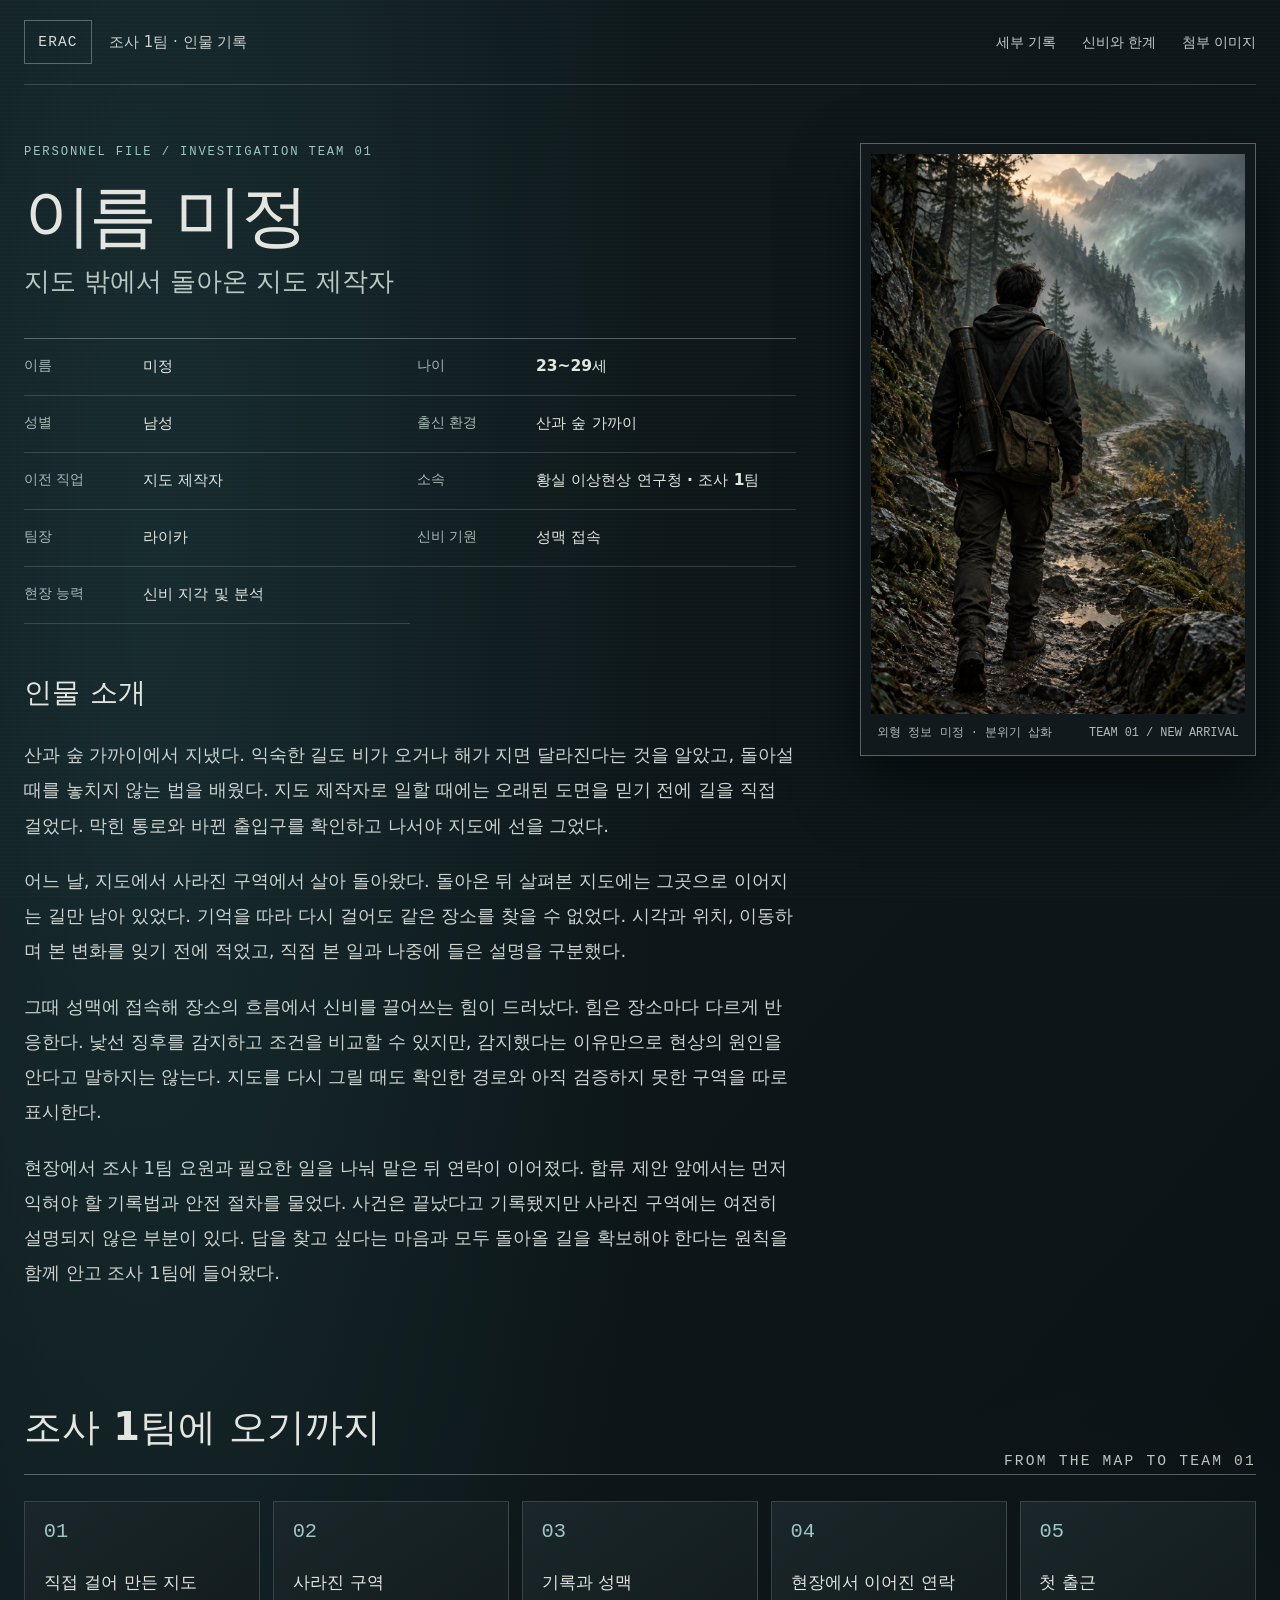
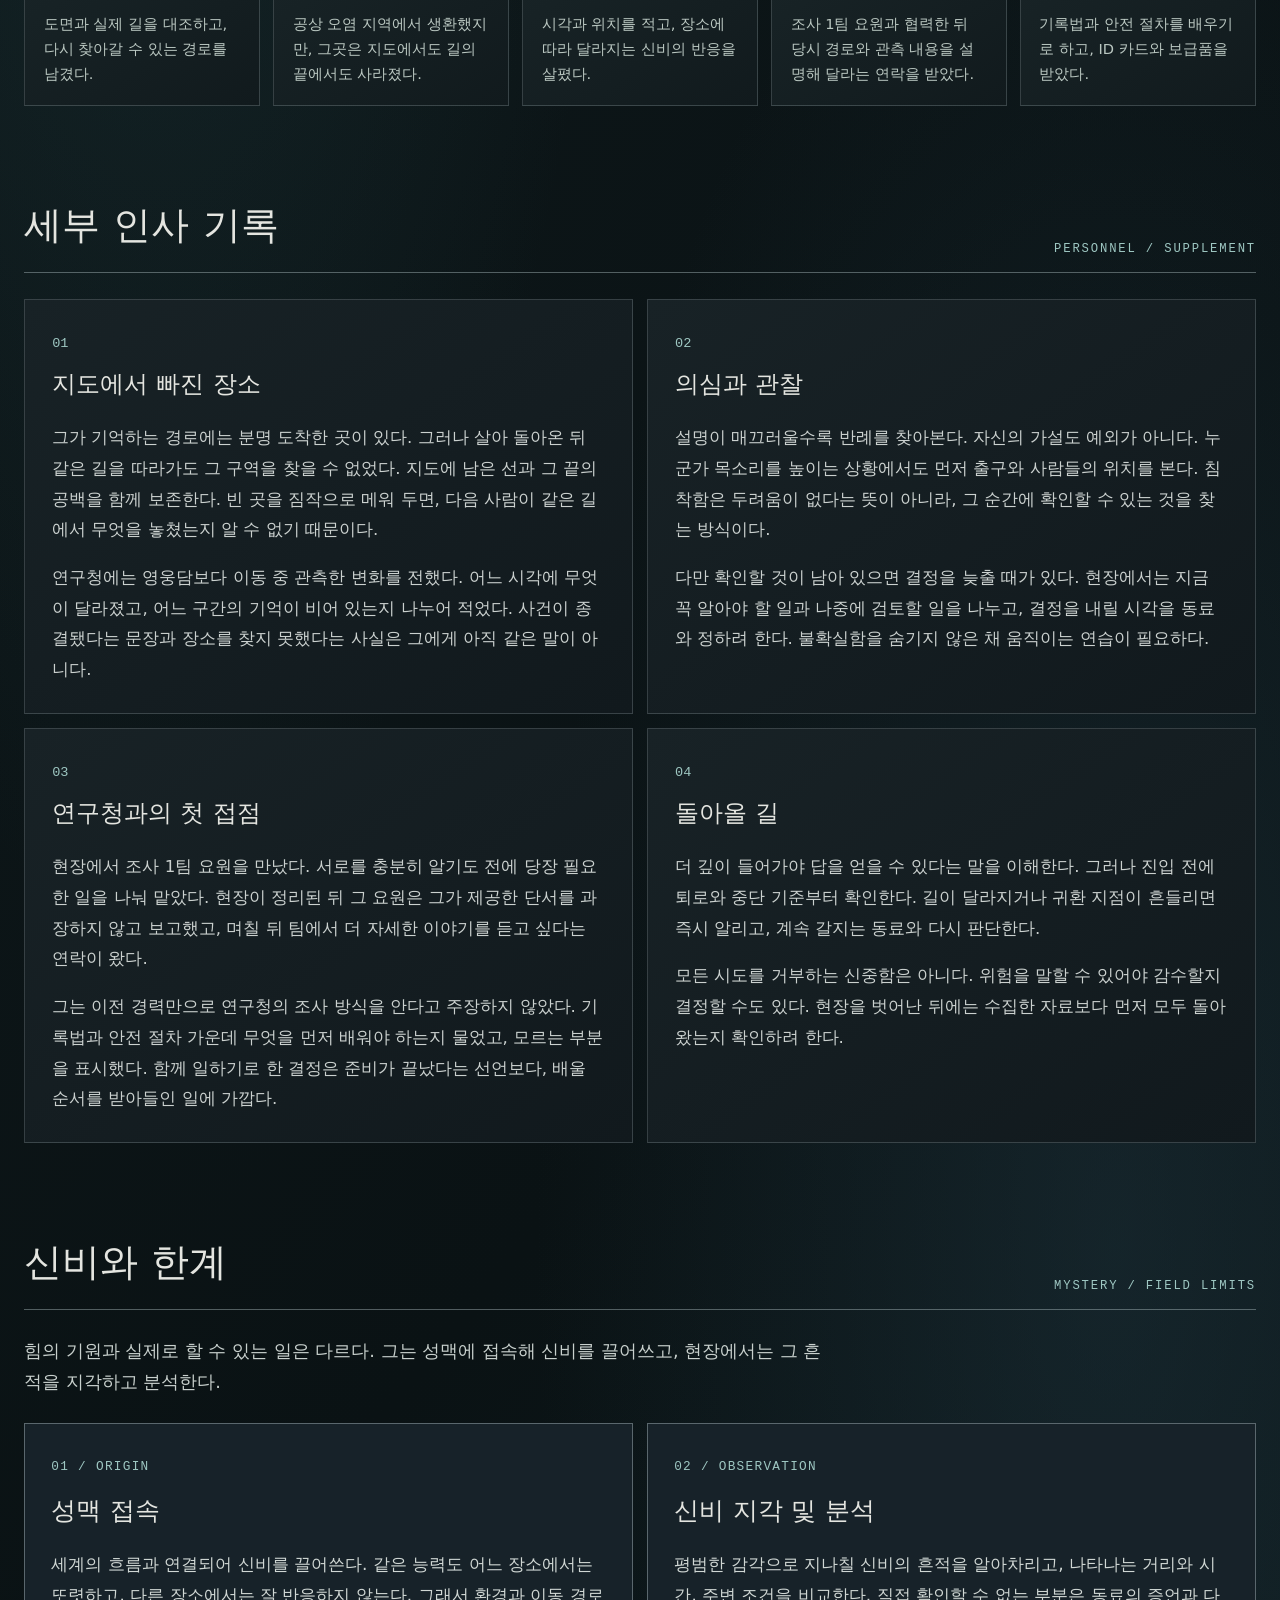
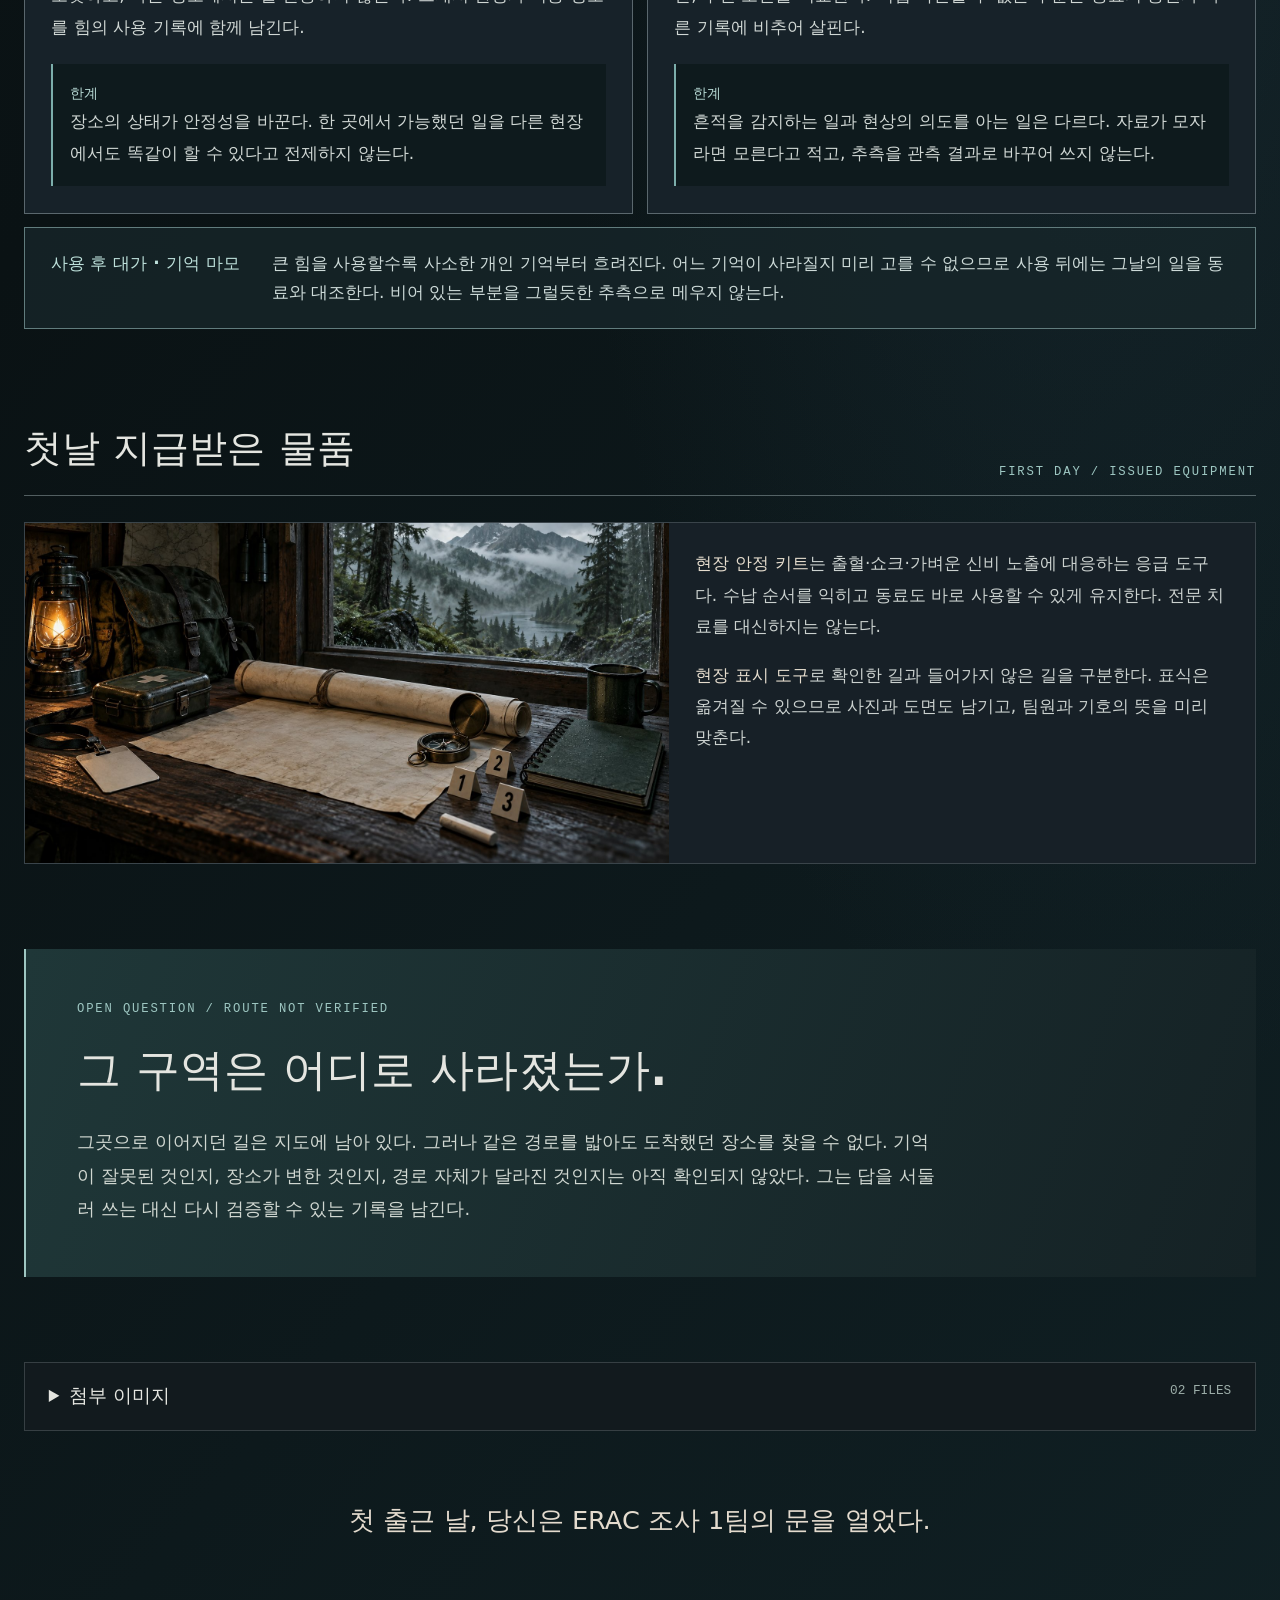
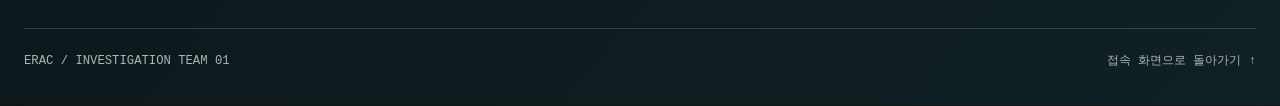
==== profile.html @ f66bcdf8 "Create ERAC cartographer character site" ====
<!doctype html>
<html lang="ko">
  <head>
    <meta charset="utf-8" />
    <meta name="viewport" content="width=device-width, initial-scale=1" />
    <meta name="theme-color" content="#0a1214" />
    <meta name="description" content="지도에서 사라진 구역에서 살아 돌아온 23~29세 남성 지도 제작자. ERAC 조사 1팀 신규 조사원의 인물 기록." />
    <link rel="icon" type="image/svg+xml" href="data:image/svg+xml,%3Csvg xmlns='http://www.w3.org/2000/svg' viewBox='0 0 64 64'%3E%3Crect width='64' height='64' rx='12' fill='%230a1214'/%3E%3Cpath d='M12 18l13-5 14 5 13-5v33l-13 5-14-5-13 5zM25 13v33m14-28v33' fill='none' stroke='%23a5c5c0' stroke-width='3'/%3E%3C/svg%3E" />
    <link rel="stylesheet" href="styles.css?v=cartographer-1" />
    <title>이름 미정 · ERAC 조사 1팀 인물 기록</title>
  </head>
  <body class="profile-page">
    <a class="skip-link" href="#profile-title">본문으로 건너뛰기</a>
    <header class="site-header">
      <a class="site-brand" href="index.html" aria-label="접속 화면으로 돌아가기"><strong>ERAC</strong><span>조사 1팀 · 인물 기록</span></a>
      <nav aria-label="문서 내 이동"><a href="#personnel-detail">세부 기록</a><a href="#abilities">신비와 한계</a><a href="#attachments">첨부 이미지</a></nav>
    </header>

    <main class="profile-shell">
      <section class="profile-intro" aria-labelledby="profile-title">
        <div class="profile-copy">
          <p class="eyebrow">PERSONNEL FILE / INVESTIGATION TEAM 01</p>
          <h1 id="profile-title">이름 미정</h1>
          <p class="profile-subtitle">지도 밖에서 돌아온 지도 제작자</p>

          <dl class="record-fields">
            <div><dt>이름</dt><dd>미정</dd></div>
            <div><dt>나이</dt><dd>23~29세</dd></div>
            <div><dt>성별</dt><dd>남성</dd></div>
            <div><dt>출신 환경</dt><dd>산과 숲 가까이</dd></div>
            <div><dt>이전 직업</dt><dd>지도 제작자</dd></div>
            <div><dt>소속</dt><dd>황실 이상현상 연구청 · 조사 1팀</dd></div>
            <div><dt>팀장</dt><dd>라이카</dd></div>
            <div><dt>신비 기원</dt><dd>성맥 접속</dd></div>
            <div><dt>현장 능력</dt><dd>신비 지각 및 분석</dd></div>
          </dl>

          <div class="profile-bio">
            <h2>인물 소개</h2>
            <p>산과 숲 가까이에서 지냈다. 익숙한 길도 비가 오거나 해가 지면 달라진다는 것을 알았고, 돌아설 때를 놓치지 않는 법을 배웠다. 지도 제작자로 일할 때에는 오래된 도면을 믿기 전에 길을 직접 걸었다. 막힌 통로와 바뀐 출입구를 확인하고 나서야 지도에 선을 그었다.</p>
            <p>어느 날, 지도에서 사라진 구역에서 살아 돌아왔다. 돌아온 뒤 살펴본 지도에는 그곳으로 이어지는 길만 남아 있었다. 기억을 따라 다시 걸어도 같은 장소를 찾을 수 없었다. 시각과 위치, 이동하며 본 변화를 잊기 전에 적었고, 직접 본 일과 나중에 들은 설명을 구분했다.</p>
            <p>그때 성맥에 접속해 장소의 흐름에서 신비를 끌어쓰는 힘이 드러났다. 힘은 장소마다 다르게 반응한다. 낯선 징후를 감지하고 조건을 비교할 수 있지만, 감지했다는 이유만으로 현상의 원인을 안다고 말하지는 않는다. 지도를 다시 그릴 때도 확인한 경로와 아직 검증하지 못한 구역을 따로 표시한다.</p>
            <p>현장에서 조사 1팀 요원과 필요한 일을 나눠 맡은 뒤 연락이 이어졌다. 합류 제안 앞에서는 먼저 익혀야 할 기록법과 안전 절차를 물었다. 사건은 끝났다고 기록됐지만 사라진 구역에는 여전히 설명되지 않은 부분이 있다. 답을 찾고 싶다는 마음과 모두 돌아올 길을 확보해야 한다는 원칙을 함께 안고 조사 1팀에 들어왔다.</p>
          </div>
        </div>
        <figure class="portrait">
          <img src="assets/cartographer-back.jpg" alt="산길에 선 남성의 뒷모습을 그린 분위기 삽화. 실제 외형은 아직 정해지지 않았다." width="1024" height="1536" decoding="async" />
          <figcaption><span>외형 정보 미정 · 분위기 삽화</span><span>TEAM 01 / NEW ARRIVAL</span></figcaption>
        </figure>
      </section>

      <section class="story-route" aria-labelledby="route-title">
        <div class="section-heading"><p class="eyebrow">FROM THE MAP TO TEAM 01</p><h2 id="route-title">조사 1팀에 오기까지</h2></div>
        <ol>
          <li><span>01</span><div><h3>직접 걸어 만든 지도</h3><p>도면과 실제 길을 대조하고, 다시 찾아갈 수 있는 경로를 남겼다.</p></div></li>
          <li><span>02</span><div><h3>사라진 구역</h3><p>공상 오염 지역에서 생환했지만, 그곳은 지도에서도 길의 끝에서도 사라졌다.</p></div></li>
          <li><span>03</span><div><h3>기록과 성맥</h3><p>시각과 위치를 적고, 장소에 따라 달라지는 신비의 반응을 살폈다.</p></div></li>
          <li><span>04</span><div><h3>현장에서 이어진 연락</h3><p>조사 1팀 요원과 협력한 뒤 당시 경로와 관측 내용을 설명해 달라는 연락을 받았다.</p></div></li>
          <li><span>05</span><div><h3>첫 출근</h3><p>기록법과 안전 절차를 배우기로 하고, ID 카드와 보급품을 받았다.</p></div></li>
        </ol>
      </section>

      <section class="detail-section" id="personnel-detail" aria-labelledby="detail-title">
        <div class="section-heading"><p class="eyebrow">PERSONNEL / SUPPLEMENT</p><h2 id="detail-title">세부 인사 기록</h2></div>
        <div class="detail-grid">
          <article class="record-panel"><span class="panel-number">01</span><h3>지도에서 빠진 장소</h3>
            <p>그가 기억하는 경로에는 분명 도착한 곳이 있다. 그러나 살아 돌아온 뒤 같은 길을 따라가도 그 구역을 찾을 수 없었다. 지도에 남은 선과 그 끝의 공백을 함께 보존한다. 빈 곳을 짐작으로 메워 두면, 다음 사람이 같은 길에서 무엇을 놓쳤는지 알 수 없기 때문이다.</p>
            <p>연구청에는 영웅담보다 이동 중 관측한 변화를 전했다. 어느 시각에 무엇이 달라졌고, 어느 구간의 기억이 비어 있는지 나누어 적었다. 사건이 종결됐다는 문장과 장소를 찾지 못했다는 사실은 그에게 아직 같은 말이 아니다.</p>
          </article>
          <article class="record-panel"><span class="panel-number">02</span><h3>의심과 관찰</h3>
            <p>설명이 매끄러울수록 반례를 찾아본다. 자신의 가설도 예외가 아니다. 누군가 목소리를 높이는 상황에서도 먼저 출구와 사람들의 위치를 본다. 침착함은 두려움이 없다는 뜻이 아니라, 그 순간에 확인할 수 있는 것을 찾는 방식이다.</p>
            <p>다만 확인할 것이 남아 있으면 결정을 늦출 때가 있다. 현장에서는 지금 꼭 알아야 할 일과 나중에 검토할 일을 나누고, 결정을 내릴 시각을 동료와 정하려 한다. 불확실함을 숨기지 않은 채 움직이는 연습이 필요하다.</p>
          </article>
          <article class="record-panel"><span class="panel-number">03</span><h3>연구청과의 첫 접점</h3>
            <p>현장에서 조사 1팀 요원을 만났다. 서로를 충분히 알기도 전에 당장 필요한 일을 나눠 맡았다. 현장이 정리된 뒤 그 요원은 그가 제공한 단서를 과장하지 않고 보고했고, 며칠 뒤 팀에서 더 자세한 이야기를 듣고 싶다는 연락이 왔다.</p>
            <p>그는 이전 경력만으로 연구청의 조사 방식을 안다고 주장하지 않았다. 기록법과 안전 절차 가운데 무엇을 먼저 배워야 하는지 물었고, 모르는 부분을 표시했다. 함께 일하기로 한 결정은 준비가 끝났다는 선언보다, 배울 순서를 받아들인 일에 가깝다.</p>
          </article>
          <article class="record-panel"><span class="panel-number">04</span><h3>돌아올 길</h3>
            <p>더 깊이 들어가야 답을 얻을 수 있다는 말을 이해한다. 그러나 진입 전에 퇴로와 중단 기준부터 확인한다. 길이 달라지거나 귀환 지점이 흔들리면 즉시 알리고, 계속 갈지는 동료와 다시 판단한다.</p>
            <p>모든 시도를 거부하는 신중함은 아니다. 위험을 말할 수 있어야 감수할지 결정할 수도 있다. 현장을 벗어난 뒤에는 수집한 자료보다 먼저 모두 돌아왔는지 확인하려 한다.</p>
          </article>
        </div>
      </section>

      <section class="abilities-section" id="abilities" aria-labelledby="abilities-title">
        <div class="section-heading"><p class="eyebrow">MYSTERY / FIELD LIMITS</p><h2 id="abilities-title">신비와 한계</h2></div>
        <p class="section-lead">힘의 기원과 실제로 할 수 있는 일은 다르다. 그는 성맥에 접속해 신비를 끌어쓰고, 현장에서는 그 흔적을 지각하고 분석한다.</p>
        <div class="ability-grid">
          <article class="ability-panel"><span>01 / ORIGIN</span><h3>성맥 접속</h3><p>세계의 흐름과 연결되어 신비를 끌어쓴다. 같은 능력도 어느 장소에서는 또렷하고, 다른 장소에서는 잘 반응하지 않는다. 그래서 환경과 이동 경로를 힘의 사용 기록에 함께 남긴다.</p><p class="limit"><strong>한계</strong> 장소의 상태가 안정성을 바꾼다. 한 곳에서 가능했던 일을 다른 현장에서도 똑같이 할 수 있다고 전제하지 않는다.</p></article>
          <article class="ability-panel"><span>02 / OBSERVATION</span><h3>신비 지각 및 분석</h3><p>평범한 감각으로 지나칠 신비의 흔적을 알아차리고, 나타나는 거리와 시간, 주변 조건을 비교한다. 직접 확인할 수 없는 부분은 동료의 증언과 다른 기록에 비추어 살핀다.</p><p class="limit"><strong>한계</strong> 흔적을 감지하는 일과 현상의 의도를 아는 일은 다르다. 자료가 모자라면 모른다고 적고, 추측을 관측 결과로 바꾸어 쓰지 않는다.</p></article>
        </div>
        <div class="ability-cost"><strong>사용 후 대가 · 기억 마모</strong><p>큰 힘을 사용할수록 사소한 개인 기억부터 흐려진다. 어느 기억이 사라질지 미리 고를 수 없으므로 사용 뒤에는 그날의 일을 동료와 대조한다. 비어 있는 부분을 그럴듯한 추측으로 메우지 않는다.</p></div>
      </section>

      <section class="field-section" aria-labelledby="field-title">
        <div class="section-heading"><p class="eyebrow">FIRST DAY / ISSUED EQUIPMENT</p><h2 id="field-title">첫날 지급받은 물품</h2></div>
        <div class="field-layout">
          <img src="assets/map-kit.jpg" alt="지도, 나침반, 현장 표시 도구와 응급 키트가 놓인 보급대의 분위기 삽화" width="1672" height="941" loading="lazy" decoding="async" />
          <div class="field-copy"><p><strong>현장 안정 키트</strong>는 출혈·쇼크·가벼운 신비 노출에 대응하는 응급 도구다. 수납 순서를 익히고 동료도 바로 사용할 수 있게 유지한다. 전문 치료를 대신하지는 않는다.</p><p><strong>현장 표시 도구</strong>로 확인한 길과 들어가지 않은 길을 구분한다. 표식은 옮겨질 수 있으므로 사진과 도면도 남기고, 팀원과 기호의 뜻을 미리 맞춘다.</p></div>
        </div>
      </section>

      <section class="unresolved" aria-labelledby="unresolved-title">
        <p class="eyebrow">OPEN QUESTION / ROUTE NOT VERIFIED</p>
        <h2 id="unresolved-title">그 구역은 어디로 사라졌는가.</h2>
        <p>그곳으로 이어지던 길은 지도에 남아 있다. 그러나 같은 경로를 밟아도 도착했던 장소를 찾을 수 없다. 기억이 잘못된 것인지, 장소가 변한 것인지, 경로 자체가 달라진 것인지는 아직 확인되지 않았다. 그는 답을 서둘러 쓰는 대신 다시 검증할 수 있는 기록을 남긴다.</p>
      </section>

      <details class="attachments" id="attachments">
        <summary>첨부 이미지 <span>02 FILES</span></summary>
        <div class="attachment-grid">
          <figure><img src="assets/vanished-route.jpg" alt="산길 끝에 설명할 수 없는 공간의 틈이 나타난 분위기 삽화" width="1916" height="821" loading="lazy" decoding="async" /><figcaption>01 / 지도에서 사라진 길</figcaption></figure>
          <figure><img src="assets/map-kit.jpg" alt="지도와 현장 표시 도구, 응급 키트가 놓인 보급대의 분위기 삽화" width="1672" height="941" loading="lazy" decoding="async" /><figcaption>02 / 첫날의 보급품</figcaption></figure>
        </div>
      </details>

      <p class="closing-line">첫 출근 날, 당신은 ERAC 조사 1팀의 문을 열었다.</p>
    </main>
    <footer class="site-footer"><span>ERAC / INVESTIGATION TEAM 01</span><a href="index.html">접속 화면으로 돌아가기 ↑</a></footer>
  </body>
</html>
---- styles.css ----
:root {
  color-scheme: dark;
  --bg: #0a1214;
  --panel: #142126;
  --panel-soft: #1b2b2e;
  --text: #e4e5e0;
  --muted: #bec5c6;
  --line: rgba(182, 197, 200, .22);
  --line-strong: rgba(191, 207, 209, .4);
  --moss: #a5c5c0;
  --amber: #9ec7c2;
  --mono: ui-monospace, "Cascadia Code", Consolas, monospace;
  --sans: "Malgun Gothic", "맑은 고딕", "Apple SD Gothic Neo", "Noto Sans KR", system-ui, sans-serif;
  font-family: var(--sans);
  font-size: 17px;
  line-height: 1.75;
  font-synthesis: none;
  text-rendering: optimizeLegibility;
}
* { box-sizing: border-box; }
html { scroll-behavior: smooth; scroll-padding-top: 2rem; }
body { min-width: 320px; margin: 0; color: var(--text); background: radial-gradient(ellipse at 12% 12%, #24464a6b, transparent 30rem), radial-gradient(ellipse at 87% 58%, #243d4960, transparent 34rem), linear-gradient(130deg, #101b1e, var(--bg) 54%, #102024); }
body::before { content: ""; position: fixed; z-index: -1; inset: 0; pointer-events: none; opacity: .5; background: repeating-linear-gradient(0deg, transparent 0 3px, #c4d5d509 3px 4px); }
h1, h2, h3, p { margin-top: 0; }
h1, h2, h3 { word-break: keep-all; }
p { overflow-wrap: anywhere; }
a { color: inherit; }
a:focus-visible, summary:focus-visible { outline: 2px solid #e0c8aa; outline-offset: 4px; }
.skip-link { position: fixed; z-index: 20; top: .5rem; left: .5rem; transform: translateY(-170%); padding: .6rem 1rem; background: #f4f1e9; color: #15191a; }
.skip-link:focus { transform: none; }
.eyebrow { color: var(--amber); font: .72rem/1.6 var(--mono); letter-spacing: .15em; }

/* Archive entry */
.entry-shell { width: min(1240px, calc(100% - 48px)); min-height: 100svh; margin: auto; display: flex; flex-direction: column; justify-content: center; padding-block: 2.5rem; }
.archive-rail { display: flex; justify-content: space-between; gap: 1rem; margin-bottom: .85rem; color: #bac9c6; font: .67rem/1.4 var(--mono); letter-spacing: .15em; }
.entry-document { position: relative; isolation: isolate; overflow: hidden; border: 1px solid var(--line-strong); background: #121a1e; box-shadow: 0 35px 95px #0008, 0 0 0 6px #070b0db3; }
.entry-document::before, .entry-document::after { content: ""; position: absolute; z-index: 4; width: 42px; height: 42px; pointer-events: none; border-color: var(--amber); border-style: solid; }
.entry-document::before { left: -1px; top: -1px; border-width: 2px 0 0 2px; }
.entry-document::after { right: -1px; bottom: -1px; border-width: 0 2px 2px 0; }
.document-topline, .document-end { display: flex; justify-content: space-between; gap: 1rem; align-items: center; color: #b8c1c2; font: .69rem/1.5 var(--mono); letter-spacing: .1em; }
.document-topline { position: relative; z-index: 2; padding: .9rem 2.2rem; border-bottom: 1px solid var(--line); background: #0b1114e8; }
.status-light { color: #b5c9b9; white-space: nowrap; }
.status-light::before { content: ""; display: inline-block; width: 6px; height: 6px; margin-right: .55rem; background: #a8c8ae; transform: rotate(45deg); vertical-align: middle; }
.entry-scene { position: absolute; z-index: -1; inset: 0; background: linear-gradient(90deg, #0a1214f5 0%, #101d20e8 30%, #101d208a 60%, #0a12148c 100%), linear-gradient(0deg, #0a1214 2%, transparent 55%), url("assets/vanished-route.jpg") center / cover no-repeat; }
.entry-content { position: relative; z-index: 1; padding: 3rem 3rem 0; }
.entry-heading { display: flex; justify-content: space-between; gap: 2rem; align-items: start; min-height: 240px; }
.entry-heading h1 { margin: .8rem 0 1rem; font-size: clamp(3rem, 6vw, 6.6rem); line-height: 1.18; letter-spacing: -.04em; }
.entry-lead { color: #e5ded1; font-size: clamp(1.2rem, 2vw, 1.6rem); line-height: 1.6; }
.document-seal { width: 150px; flex: 0 0 auto; padding: 1rem; border: 1px solid var(--line); background: #091015bd; }
.document-seal img { display: block; width: 100%; height: auto; opacity: .78; }
.entry-metadata { display: grid; grid-template-columns: repeat(4, minmax(0, 1fr)); margin: 2rem 0 0; border-block: 1px solid var(--line-strong); background: #0b1114bb; }
.entry-metadata div { min-width: 0; padding: .95rem 1rem; border-right: 1px solid var(--line); }
.entry-metadata div:first-child { padding-left: 0; }
.entry-metadata div:last-child { border: 0; }
.entry-metadata dt { color: #afbbb9; font-size: .78rem; }
.entry-metadata dd { margin: .25rem 0 0; font-size: .98rem; font-weight: 700; word-break: keep-all; }
.entry-bottom { display: grid; grid-template-columns: minmax(0, 1fr) minmax(240px, .55fr); gap: 2rem; align-items: end; padding: 2rem 0 2.7rem; }
.entry-bottom p { max-width: 590px; margin-bottom: 0; color: #cbd0cb; font-size: 1.08rem; line-height: 1.85; }
.primary-link { display: flex; align-items: center; justify-content: space-between; gap: 1rem; padding: 1rem 1.2rem; border: 1px solid #92bdb6; background: #6b9d9b26; color: #e6f2ed; font-weight: 700; text-decoration: none; transition: background .16s ease, transform .16s ease; }
.primary-link:hover { background: #6b9d9b42; transform: translateY(-2px); }
.primary-link small { display: block; margin-top: .18rem; color: #c0bdb4; font: .65rem/1.4 var(--mono); letter-spacing: .12em; }
.primary-link > span:last-child { font-size: 1.6rem; font-weight: 400; }
.document-end { margin-inline: -3rem; padding: .8rem 3rem; border-top: 1px solid var(--line); background: #090e11d9; }

/* Personnel file */
.site-header, .profile-shell, .site-footer { width: min(1240px, calc(100% - 48px)); margin-inline: auto; }
.site-header { min-height: 85px; display: flex; align-items: center; justify-content: space-between; gap: 2rem; border-bottom: 1px solid var(--line); }
.site-brand { display: inline-flex; gap: 1rem; align-items: center; text-decoration: none; }
.site-brand strong { display: grid; place-items: center; width: 4rem; height: 2.6rem; border: 1px solid var(--line-strong); color: #d7ddda; font: .85rem var(--mono); letter-spacing: .08em; }
.site-brand span { color: #c9d0ce; font-size: .88rem; }
.site-header nav { display: flex; flex-wrap: wrap; gap: .5rem 1.5rem; }
.site-header nav a { color: #c2cac9; font-size: .82rem; text-decoration: none; }
.site-header nav a:hover, .site-footer a:hover { color: #fff; text-decoration: underline; }
.profile-intro { display: grid; grid-template-columns: minmax(0, 1.6fr) minmax(300px, .82fr); gap: clamp(2rem, 5vw, 5rem); align-items: start; padding-top: 3.4rem; }
.profile-copy { min-width: 0; }
.profile-copy h1 { margin: .35rem 0 .2rem; font-size: clamp(3rem, 5.3vw, 5.7rem); line-height: 1.2; letter-spacing: -.04em; }
.profile-subtitle { margin: 0 0 2rem; color: #b9c8c2; font-size: clamp(1.12rem, 2vw, 1.5rem); }
.record-fields { display: grid; grid-template-columns: repeat(2, minmax(0, 1fr)); margin: 0; border-top: 1px solid var(--line-strong); }
.record-fields div { display: grid; grid-template-columns: 6.5rem minmax(0, 1fr); gap: .5rem; padding: .85rem .4rem; border-bottom: 1px solid var(--line); }
.record-fields div:nth-child(odd) { padding-left: 0; }
.record-fields dt { color: #a6b8b4; font-size: .82rem; }
.record-fields dd { margin: 0; color: #e2e6df; font-size: .91rem; font-weight: 600; word-break: keep-all; }
.profile-bio { padding-top: 2.6rem; }
.profile-bio h2 { margin-bottom: 1.2rem; font-size: 1.65rem; }
.profile-bio p { color: #ccd3d0; font-size: 1.06rem; line-height: 1.95; }
.profile-bio p + p { margin-top: 1.2rem; }
.portrait { position: sticky; top: 1.5rem; margin: 0; border: 1px solid var(--line-strong); padding: .6rem; background: #11191d; box-shadow: 0 26px 60px #0008; }
.portrait img { display: block; width: 100%; height: auto; aspect-ratio: 2 / 3; object-fit: cover; }
.portrait figcaption { display: flex; justify-content: space-between; flex-wrap: wrap; gap: .4rem; padding: .65rem .35rem .1rem; color: #afbcb7; font: .7rem/1.5 var(--mono); }
.story-route, .detail-section, .abilities-section, .field-section, .unresolved, .attachments { margin-top: 5rem; }
.section-heading { display: flex; justify-content: space-between; gap: 2rem; align-items: end; margin-bottom: 1.5rem; border-bottom: 1px solid var(--line-strong); }
.section-heading .eyebrow { order: 2; }
.section-heading h2 { margin: 0 0 .8rem; font-size: clamp(1.75rem, 3vw, 2.3rem); }
.story-route ol { display: grid; grid-template-columns: repeat(5, minmax(0, 1fr)); gap: .75rem; list-style: none; padding: 0; margin: 0; }
.story-route li { min-width: 0; padding: 1.1rem; border: 1px solid var(--line); background: linear-gradient(145deg, #1a2629, #111a1d); }
.story-route li > span { display: block; margin-bottom: 1.6rem; color: var(--amber); font: 1.2rem var(--mono); }
.story-route h3 { font-size: 1rem; line-height: 1.45; }
.story-route p { margin: 0; color: #bac7c1; font-size: .86rem; line-height: 1.7; }
.detail-grid { display: grid; grid-template-columns: repeat(2, minmax(0, 1fr)); gap: .8rem; }
.record-panel { padding: 1.6rem; border: 1px solid var(--line); background: linear-gradient(145deg, #182226, #11191d); }
.panel-number { color: var(--amber); font: .8rem var(--mono); }
.record-panel h3 { margin: .45rem 0 1rem; font-size: 1.4rem; }
.record-panel p { color: #cbd1cf; font-size: .98rem; line-height: 1.85; }
.record-panel p:last-child { margin-bottom: 0; }
.section-lead { max-width: 800px; margin-bottom: 1.5rem; color: #c8d0cd; font-size: 1.04rem; }
.ability-grid { display: grid; grid-template-columns: repeat(2, minmax(0, 1fr)); gap: .8rem; }
.ability-panel { border: 1px solid var(--line-strong); padding: 1.55rem; background: #172229; }
.ability-panel > span { color: var(--amber); font: .75rem var(--mono); letter-spacing: .1em; }
.ability-panel h3 { margin: .5rem 0 1rem; font-size: 1.45rem; }
.ability-panel p { color: #d0d7d4; line-height: 1.85; }
.ability-panel .limit { margin: 1.2rem 0 0; padding: 1rem; border-left: 2px solid #7caeab; background: #0e1a1d; }
.limit strong { display: block; color: #b6d8d3; font-size: .82rem; }
.ability-cost { display: grid; grid-template-columns: 12rem minmax(0, 1fr); gap: 1rem; margin-top: .8rem; padding: 1.2rem 1.5rem; border: 1px solid #617c7d; background: #17272bc9; }
.ability-cost strong { color: #bde0da; }
.ability-cost p { margin: 0; color: #cddad8; }
.field-layout { display: grid; grid-template-columns: minmax(0, 1.1fr) minmax(0, 1fr); border: 1px solid var(--line); background: #172027; }
.field-layout > img { display: block; width: 100%; height: 100%; max-height: 340px; object-fit: cover; }
.field-copy { padding: 1.5rem; }
.field-copy p { color: #cbd1cf; line-height: 1.85; }
.field-copy p:last-child { margin: 0; }
.field-copy strong { color: #e6ddce; }
.unresolved { padding: clamp(1.5rem, 4vw, 3rem); border-left: 2px solid var(--amber); background: linear-gradient(110deg, #1f3738, #152225); }
.unresolved h2 { margin: .2rem 0 1rem; font-size: clamp(1.7rem, 3.4vw, 2.8rem); }
.unresolved p:last-child { max-width: 870px; margin: 0; color: #d0d7d1; font-size: 1.05rem; line-height: 1.9; }
.attachments { border: 1px solid var(--line); background: #121a1e; }
.attachments summary { padding: 1rem 1.4rem; cursor: pointer; font-size: 1.1rem; font-weight: 700; }
.attachments summary span { float: right; color: #9daea9; font: .75rem/1.8 var(--mono); }
.attachment-grid { display: grid; grid-template-columns: repeat(2, minmax(0, 1fr)); gap: .8rem; padding: .8rem; border-top: 1px solid var(--line); }
.attachment-grid figure { min-width: 0; margin: 0; background: #0d1518; }
.attachment-grid img { display: block; width: 100%; height: 235px; object-fit: cover; }
.attachment-grid figcaption { padding: .6rem .8rem; color: #b4c0bc; font-size: .8rem; }
.closing-line { margin: 4rem 0 5rem; text-align: center; color: #e4dbce; font-size: clamp(1.15rem, 2vw, 1.55rem); line-height: 1.7; }
.site-footer { display: flex; justify-content: space-between; gap: 1rem; padding: 1.4rem 0 2rem; border-top: 1px solid var(--line); color: #a9b7b3; font: .72rem/1.5 var(--mono); }
.site-footer a { text-decoration: none; }

@media (max-width: 920px) {
  .profile-intro { grid-template-columns: minmax(0, 1fr) minmax(240px, .7fr); gap: 1.5rem; }
  .record-fields { grid-template-columns: 1fr; }
  .record-fields div:nth-child(odd) { padding-left: .4rem; }
  .story-route ol { grid-template-columns: repeat(3, minmax(0, 1fr)); }
}
@media (max-width: 700px) {
  :root { font-size: 16px; }
  html { scroll-padding-top: 1rem; }
  .entry-shell, .site-header, .profile-shell, .site-footer { width: min(100% - 28px, 1240px); }
  .archive-rail { font-size: .58rem; letter-spacing: .05em; }
  .document-topline { padding: .75rem 1rem; font-size: .65rem; letter-spacing: 0; }
  .entry-scene { background: linear-gradient(180deg, #0a1214b3 0%, #0a1214ee 42%, #0a1214 100%), url("assets/vanished-route.jpg") 63% top / auto 350px no-repeat; }
  .entry-content { padding: 1.4rem 1.15rem 0; }
  .entry-heading { min-height: 0; gap: .7rem; }
  .entry-heading h1 { font-size: clamp(2.7rem, 12vw, 4rem); }
  .entry-lead { font-size: 1.08rem; }
  .document-seal { width: 80px; padding: .5rem; }
  .entry-metadata { grid-template-columns: repeat(2, minmax(0, 1fr)); margin-top: 1rem; }
  .entry-metadata div:nth-child(2) { border-right: 0; }
  .entry-metadata div:nth-child(-n+2) { border-bottom: 1px solid var(--line); }
  .entry-metadata div:nth-child(3) { padding-left: 0; }
  .entry-bottom { grid-template-columns: 1fr; gap: 1.3rem; padding: 1.4rem 0 2rem; }
  .entry-bottom p { font-size: 1rem; }
  .document-end { margin-inline: -1.15rem; padding: .8rem 1.15rem; font-size: .63rem; }
  .site-header { align-items: flex-start; flex-wrap: wrap; gap: .65rem; padding: .8rem 0; }
  .site-header nav { width: 100%; gap: .4rem 1rem; }
  .site-header nav a { font-size: .82rem; }
  .profile-intro { grid-template-columns: 1fr; padding-top: 2rem; }
  .profile-copy h1 { font-size: 3rem; }
  .profile-subtitle { margin-bottom: 1.4rem; }
  .record-fields div { grid-template-columns: 5.8rem minmax(0, 1fr); }
  .portrait { position: static; max-width: 480px; margin-inline: auto; }
  .portrait img { max-height: 650px; }
  .profile-bio p { font-size: 1rem; line-height: 1.82; }
  .story-route, .detail-section, .abilities-section, .field-section, .unresolved, .attachments { margin-top: 3.5rem; }
  .section-heading { align-items: start; flex-direction: column; gap: 0; }
  .section-heading .eyebrow { order: 0; margin-bottom: .3rem; }
  .story-route ol, .detail-grid, .ability-grid, .field-layout, .attachment-grid { grid-template-columns: 1fr; }
  .story-route li { display: flex; gap: 1rem; }
  .story-route li > span { margin: 0; }
  .record-panel, .ability-panel, .field-copy { padding: 1.2rem; }
  .ability-cost { grid-template-columns: 1fr; gap: .35rem; padding: 1.2rem; }
  .field-layout > img { height: 205px; }
  .attachment-grid img { height: 190px; }
  .site-footer { flex-wrap: wrap; font-size: .68rem; }
}
@media (prefers-reduced-motion: reduce) {
  html { scroll-behavior: auto; }
  *, *::before, *::after { transition-duration: .001ms !important; animation-duration: .001ms !important; }
}
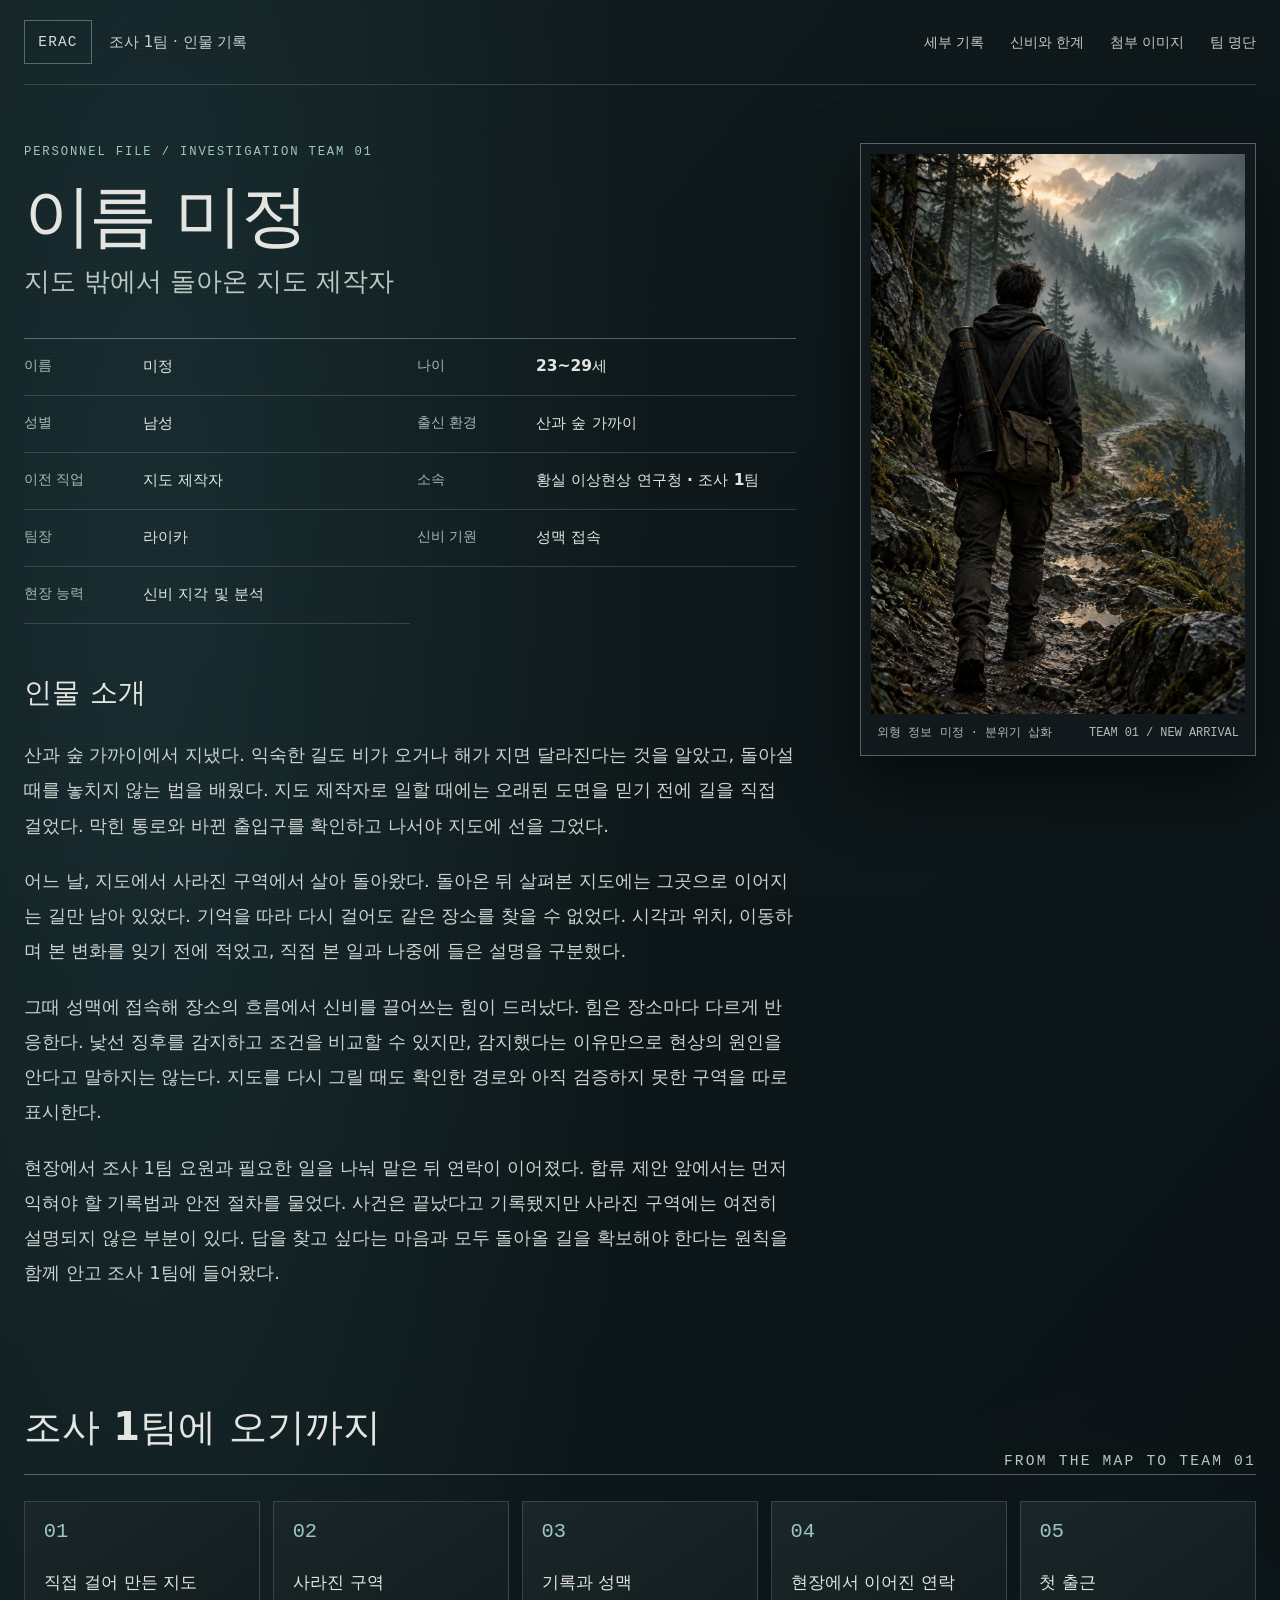
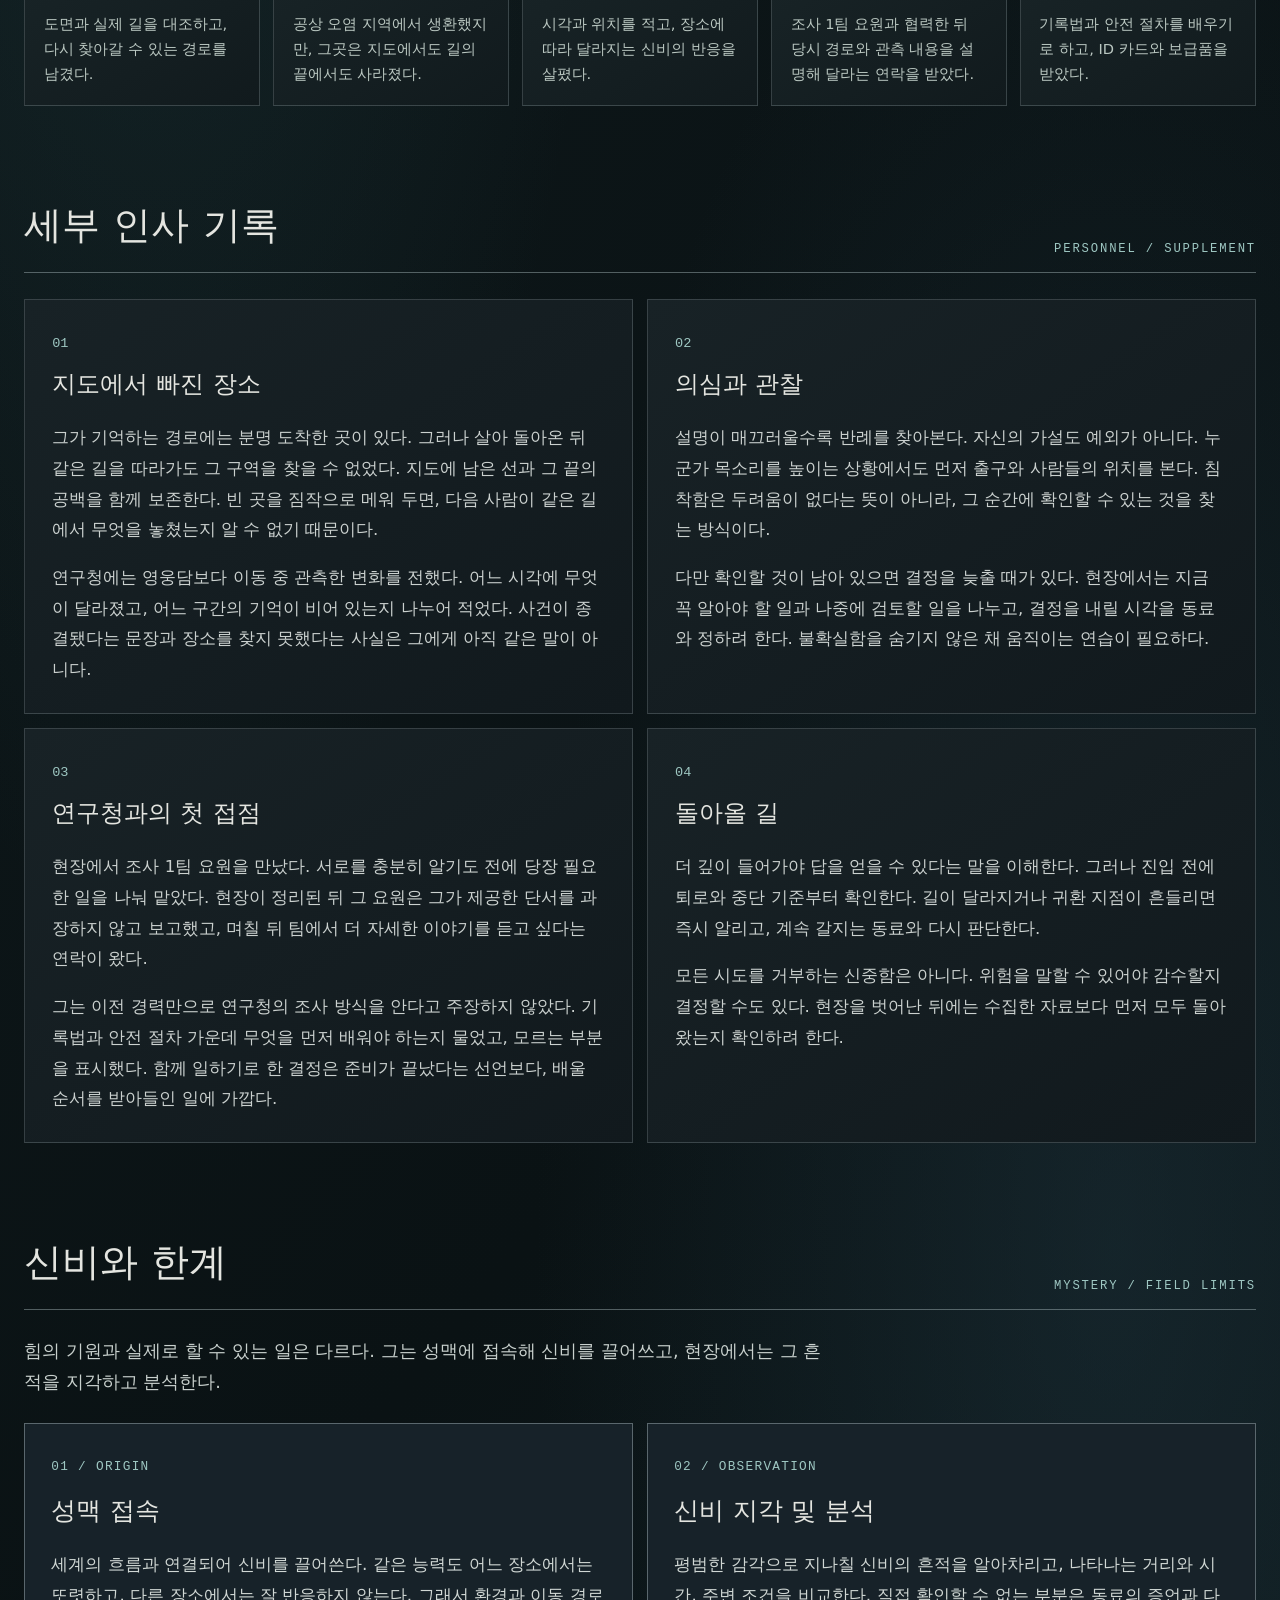
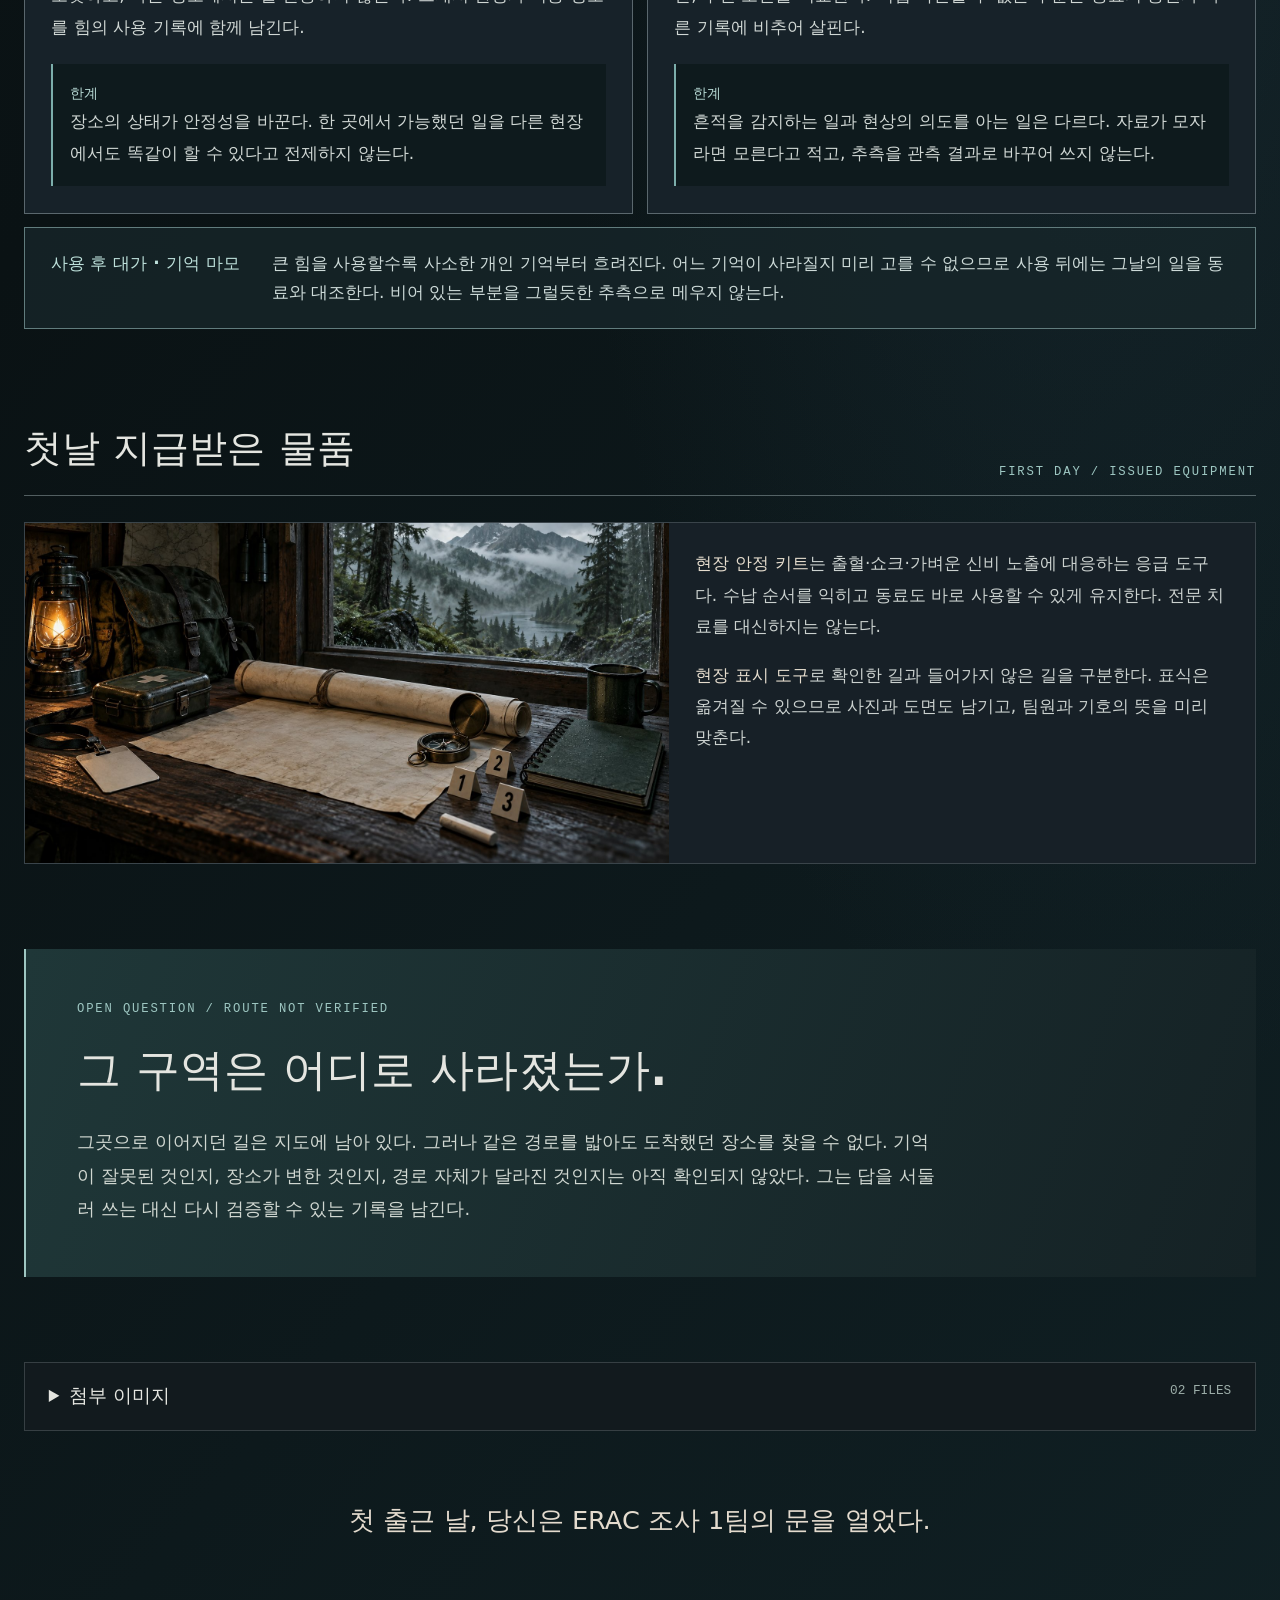
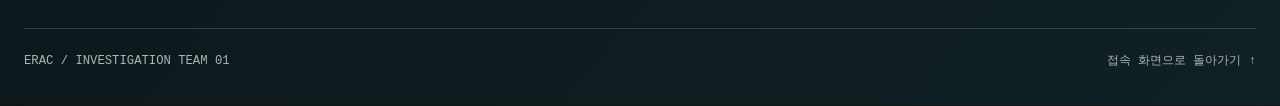
==== commit 7807068c: "Link profile to Team 01 roster" ====
--- a/profile.html
+++ b/profile.html
@@ -13,7 +13,7 @@
     <a class="skip-link" href="#profile-title">본문으로 건너뛰기</a>
     <header class="site-header">
       <a class="site-brand" href="index.html" aria-label="접속 화면으로 돌아가기"><strong>ERAC</strong><span>조사 1팀 · 인물 기록</span></a>
-      <nav aria-label="문서 내 이동"><a href="#personnel-detail">세부 기록</a><a href="#abilities">신비와 한계</a><a href="#attachments">첨부 이미지</a></nav>
+      <nav aria-label="문서 내 이동"><a href="#personnel-detail">세부 기록</a><a href="#abilities">신비와 한계</a><a href="#attachments">첨부 이미지</a><a href="https://castorice-sa.github.io/Team01-Roster/">팀 명단</a></nav>
     </header>
 
     <main class="profile-shell">
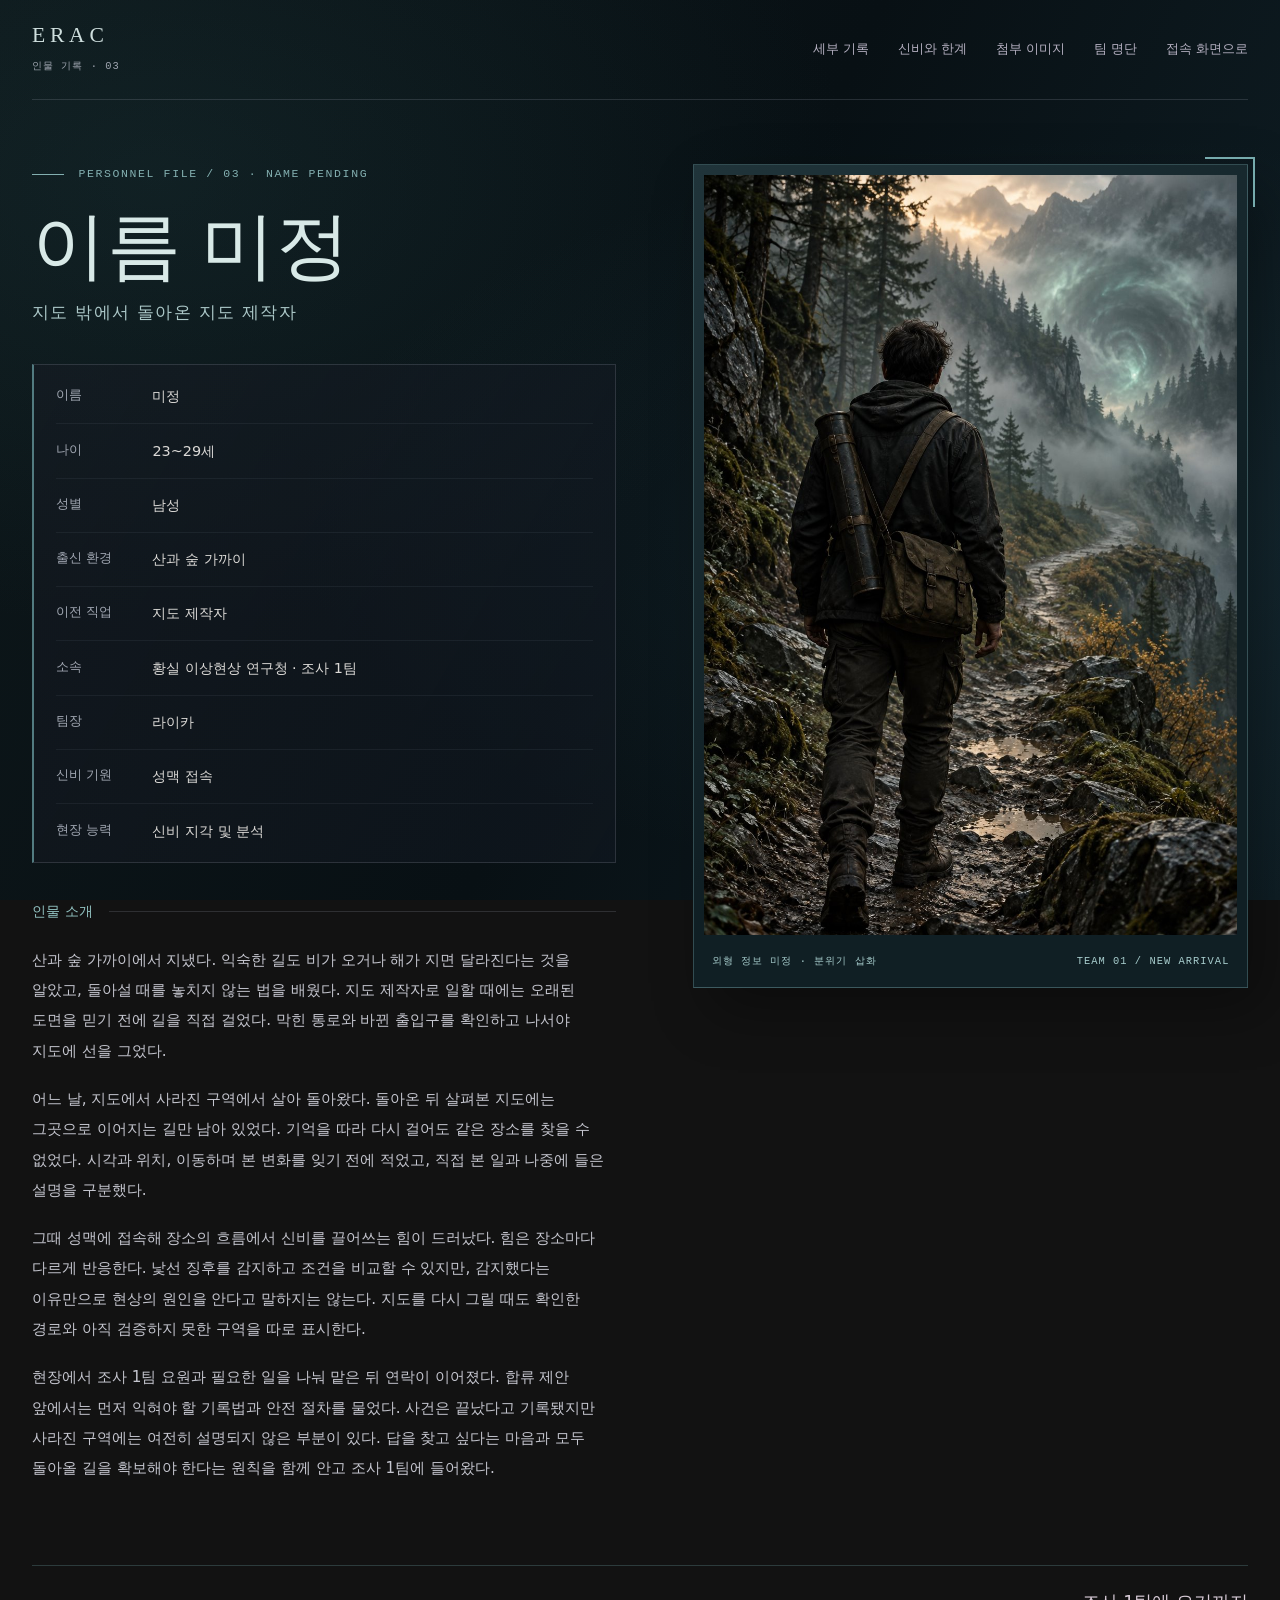
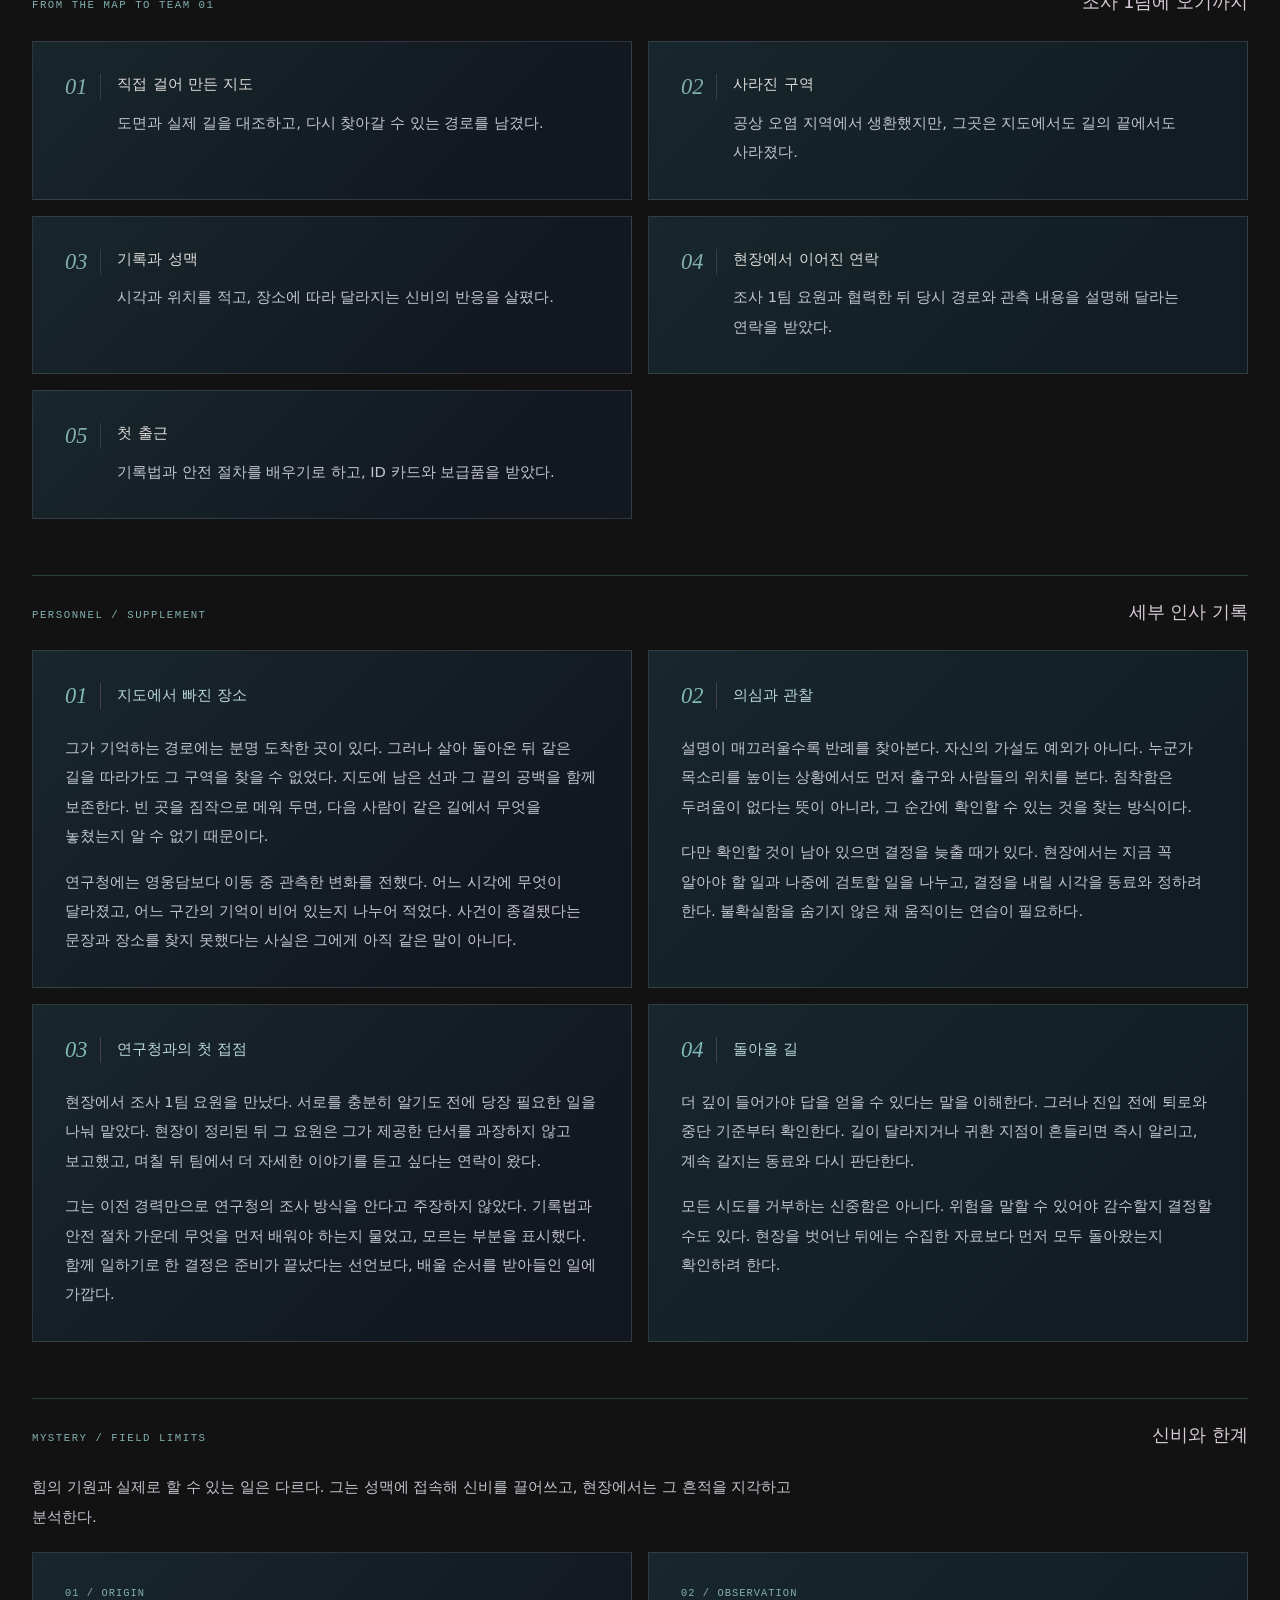
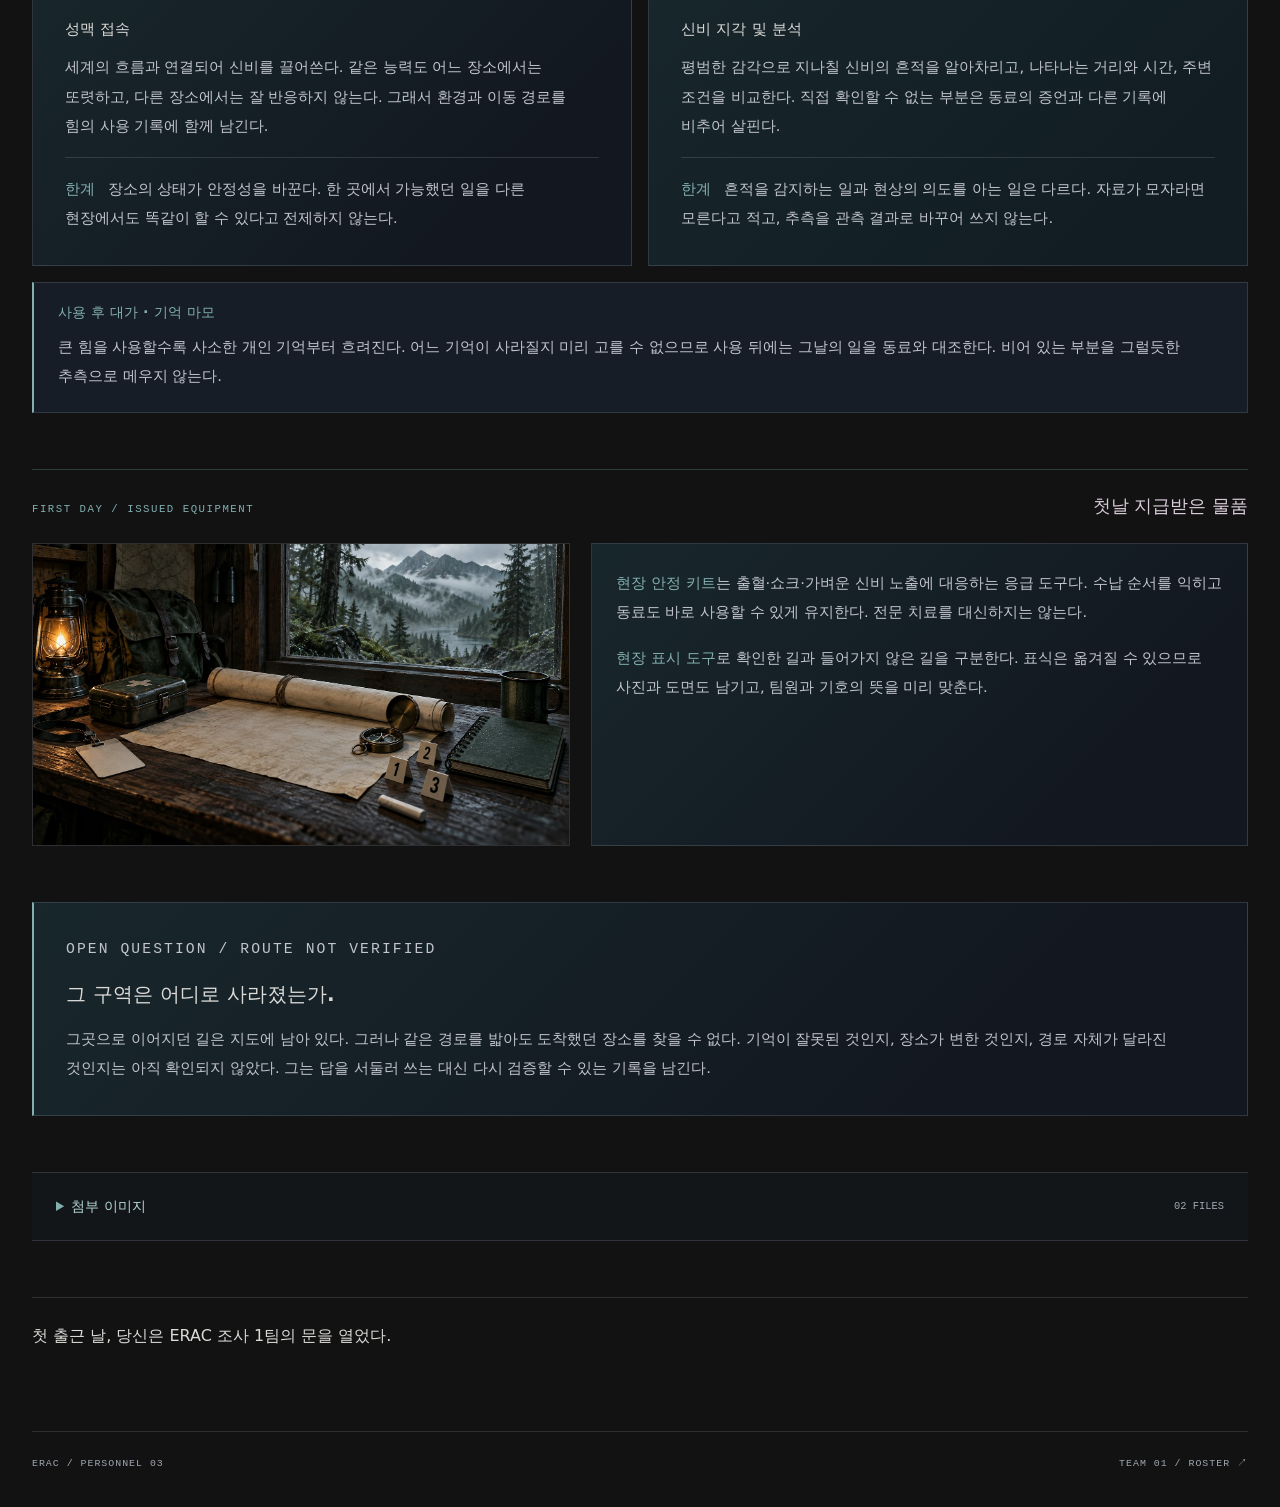
==== commit b3657f1a: "Match Laika dossier design with character palette" ====
--- a/profile.html
+++ b/profile.html
@@ -3,25 +3,29 @@
   <head>
     <meta charset="utf-8" />
     <meta name="viewport" content="width=device-width, initial-scale=1" />
-    <meta name="theme-color" content="#0a1214" />
-    <meta name="description" content="지도에서 사라진 구역에서 살아 돌아온 23~29세 남성 지도 제작자. ERAC 조사 1팀 신규 조사원의 인물 기록." />
-    <link rel="icon" type="image/svg+xml" href="data:image/svg+xml,%3Csvg xmlns='http://www.w3.org/2000/svg' viewBox='0 0 64 64'%3E%3Crect width='64' height='64' rx='12' fill='%230a1214'/%3E%3Cpath d='M12 18l13-5 14 5 13-5v33l-13 5-14-5-13 5zM25 13v33m14-28v33' fill='none' stroke='%23a5c5c0' stroke-width='3'/%3E%3C/svg%3E" />
-    <link rel="stylesheet" href="styles.css?v=cartographer-1" />
-    <title>이름 미정 · ERAC 조사 1팀 인물 기록</title>
+    <meta name="description" content="지도에서 사라진 구역에서 살아 돌아와 ERAC 조사 1팀에 합류한 지도 제작자의 인물 기록." />
+    <meta name="theme-color" content="#0a1012" />
+    <link rel="stylesheet" href="styles.css?v=archive-3" />
+    <title>이름 미정 · 지도 제작자 인물 기록</title>
   </head>
   <body class="profile-page">
     <a class="skip-link" href="#profile-title">본문으로 건너뛰기</a>
-    <header class="site-header">
-      <a class="site-brand" href="index.html" aria-label="접속 화면으로 돌아가기"><strong>ERAC</strong><span>조사 1팀 · 인물 기록</span></a>
-      <nav aria-label="문서 내 이동"><a href="#personnel-detail">세부 기록</a><a href="#abilities">신비와 한계</a><a href="#attachments">첨부 이미지</a><a href="https://castorice-sa.github.io/Team01-Roster/">팀 명단</a></nav>
-    </header>
-
-    <main class="profile-shell">
-      <section class="profile-intro" aria-labelledby="profile-title">
+    <main class="shell">
+      <header class="topbar" aria-label="인물 기록">
+        <a class="brand" href="./" aria-label="접속 화면으로 돌아가기">ERAC<span class="brand-subtitle">인물 기록 · 03</span></a>
+        <nav class="header-nav" aria-label="주 메뉴">
+          <a class="exit-link" href="#personnel-detail">세부 기록</a>
+          <a class="exit-link" href="#abilities">신비와 한계</a>
+          <a class="exit-link" href="#attachments">첨부 이미지</a>
+          <a class="exit-link" href="https://castorice-sa.github.io/Team01-Roster/">팀 명단</a>
+          <a class="exit-link" href="./">접속 화면으로</a>
+        </nav>
+      </header>
+      <section class="intro" aria-labelledby="profile-title">
         <div class="profile-copy">
-          <p class="eyebrow">PERSONNEL FILE / INVESTIGATION TEAM 01</p>
+          <p class="eyebrow">PERSONNEL FILE / 03 · NAME PENDING</p>
           <h1 id="profile-title">이름 미정</h1>
-          <p class="profile-subtitle">지도 밖에서 돌아온 지도 제작자</p>
+          <p class="character-name">지도 밖에서 돌아온 지도 제작자</p>
 
           <dl class="record-fields">
             <div><dt>이름</dt><dd>미정</dd></div>
@@ -50,7 +54,7 @@
       </section>
 
       <section class="story-route" aria-labelledby="route-title">
-        <div class="section-heading"><p class="eyebrow">FROM THE MAP TO TEAM 01</p><h2 id="route-title">조사 1팀에 오기까지</h2></div>
+        <div class="detail-heading"><p class="eyebrow">FROM THE MAP TO TEAM 01</p><h2 id="route-title">조사 1팀에 오기까지</h2></div>
         <ol>
           <li><span>01</span><div><h3>직접 걸어 만든 지도</h3><p>도면과 실제 길을 대조하고, 다시 찾아갈 수 있는 경로를 남겼다.</p></div></li>
           <li><span>02</span><div><h3>사라진 구역</h3><p>공상 오염 지역에서 생환했지만, 그곳은 지도에서도 길의 끝에서도 사라졌다.</p></div></li>
@@ -60,22 +64,22 @@
         </ol>
       </section>
 
-      <section class="detail-section" id="personnel-detail" aria-labelledby="detail-title">
-        <div class="section-heading"><p class="eyebrow">PERSONNEL / SUPPLEMENT</p><h2 id="detail-title">세부 인사 기록</h2></div>
+      <section class="personnel-detail" id="personnel-detail" aria-labelledby="detail-title">
+        <div class="detail-heading"><p class="eyebrow">PERSONNEL / SUPPLEMENT</p><h2 id="detail-title">세부 인사 기록</h2></div>
         <div class="detail-grid">
-          <article class="record-panel"><span class="panel-number">01</span><h3>지도에서 빠진 장소</h3>
+          <article class="record-panel"><h3><span class="section-number">01</span>지도에서 빠진 장소</h3>
             <p>그가 기억하는 경로에는 분명 도착한 곳이 있다. 그러나 살아 돌아온 뒤 같은 길을 따라가도 그 구역을 찾을 수 없었다. 지도에 남은 선과 그 끝의 공백을 함께 보존한다. 빈 곳을 짐작으로 메워 두면, 다음 사람이 같은 길에서 무엇을 놓쳤는지 알 수 없기 때문이다.</p>
             <p>연구청에는 영웅담보다 이동 중 관측한 변화를 전했다. 어느 시각에 무엇이 달라졌고, 어느 구간의 기억이 비어 있는지 나누어 적었다. 사건이 종결됐다는 문장과 장소를 찾지 못했다는 사실은 그에게 아직 같은 말이 아니다.</p>
           </article>
-          <article class="record-panel"><span class="panel-number">02</span><h3>의심과 관찰</h3>
+          <article class="record-panel"><h3><span class="section-number">02</span>의심과 관찰</h3>
             <p>설명이 매끄러울수록 반례를 찾아본다. 자신의 가설도 예외가 아니다. 누군가 목소리를 높이는 상황에서도 먼저 출구와 사람들의 위치를 본다. 침착함은 두려움이 없다는 뜻이 아니라, 그 순간에 확인할 수 있는 것을 찾는 방식이다.</p>
             <p>다만 확인할 것이 남아 있으면 결정을 늦출 때가 있다. 현장에서는 지금 꼭 알아야 할 일과 나중에 검토할 일을 나누고, 결정을 내릴 시각을 동료와 정하려 한다. 불확실함을 숨기지 않은 채 움직이는 연습이 필요하다.</p>
           </article>
-          <article class="record-panel"><span class="panel-number">03</span><h3>연구청과의 첫 접점</h3>
+          <article class="record-panel"><h3><span class="section-number">03</span>연구청과의 첫 접점</h3>
             <p>현장에서 조사 1팀 요원을 만났다. 서로를 충분히 알기도 전에 당장 필요한 일을 나눠 맡았다. 현장이 정리된 뒤 그 요원은 그가 제공한 단서를 과장하지 않고 보고했고, 며칠 뒤 팀에서 더 자세한 이야기를 듣고 싶다는 연락이 왔다.</p>
             <p>그는 이전 경력만으로 연구청의 조사 방식을 안다고 주장하지 않았다. 기록법과 안전 절차 가운데 무엇을 먼저 배워야 하는지 물었고, 모르는 부분을 표시했다. 함께 일하기로 한 결정은 준비가 끝났다는 선언보다, 배울 순서를 받아들인 일에 가깝다.</p>
           </article>
-          <article class="record-panel"><span class="panel-number">04</span><h3>돌아올 길</h3>
+          <article class="record-panel"><h3><span class="section-number">04</span>돌아올 길</h3>
             <p>더 깊이 들어가야 답을 얻을 수 있다는 말을 이해한다. 그러나 진입 전에 퇴로와 중단 기준부터 확인한다. 길이 달라지거나 귀환 지점이 흔들리면 즉시 알리고, 계속 갈지는 동료와 다시 판단한다.</p>
             <p>모든 시도를 거부하는 신중함은 아니다. 위험을 말할 수 있어야 감수할지 결정할 수도 있다. 현장을 벗어난 뒤에는 수집한 자료보다 먼저 모두 돌아왔는지 확인하려 한다.</p>
           </article>
@@ -83,7 +87,7 @@
       </section>
 
       <section class="abilities-section" id="abilities" aria-labelledby="abilities-title">
-        <div class="section-heading"><p class="eyebrow">MYSTERY / FIELD LIMITS</p><h2 id="abilities-title">신비와 한계</h2></div>
+        <div class="detail-heading"><p class="eyebrow">MYSTERY / FIELD LIMITS</p><h2 id="abilities-title">신비와 한계</h2></div>
         <p class="section-lead">힘의 기원과 실제로 할 수 있는 일은 다르다. 그는 성맥에 접속해 신비를 끌어쓰고, 현장에서는 그 흔적을 지각하고 분석한다.</p>
         <div class="ability-grid">
           <article class="ability-panel"><span>01 / ORIGIN</span><h3>성맥 접속</h3><p>세계의 흐름과 연결되어 신비를 끌어쓴다. 같은 능력도 어느 장소에서는 또렷하고, 다른 장소에서는 잘 반응하지 않는다. 그래서 환경과 이동 경로를 힘의 사용 기록에 함께 남긴다.</p><p class="limit"><strong>한계</strong> 장소의 상태가 안정성을 바꾼다. 한 곳에서 가능했던 일을 다른 현장에서도 똑같이 할 수 있다고 전제하지 않는다.</p></article>
@@ -93,7 +97,7 @@
       </section>
 
       <section class="field-section" aria-labelledby="field-title">
-        <div class="section-heading"><p class="eyebrow">FIRST DAY / ISSUED EQUIPMENT</p><h2 id="field-title">첫날 지급받은 물품</h2></div>
+        <div class="detail-heading"><p class="eyebrow">FIRST DAY / ISSUED EQUIPMENT</p><h2 id="field-title">첫날 지급받은 물품</h2></div>
         <div class="field-layout">
           <img src="assets/map-kit.jpg" alt="지도, 나침반, 현장 표시 도구와 응급 키트가 놓인 보급대의 분위기 삽화" width="1672" height="941" loading="lazy" decoding="async" />
           <div class="field-copy"><p><strong>현장 안정 키트</strong>는 출혈·쇼크·가벼운 신비 노출에 대응하는 응급 도구다. 수납 순서를 익히고 동료도 바로 사용할 수 있게 유지한다. 전문 치료를 대신하지는 않는다.</p><p><strong>현장 표시 도구</strong>로 확인한 길과 들어가지 않은 길을 구분한다. 표식은 옮겨질 수 있으므로 사진과 도면도 남기고, 팀원과 기호의 뜻을 미리 맞춘다.</p></div>
@@ -108,7 +112,7 @@
 
       <details class="attachments" id="attachments">
         <summary>첨부 이미지 <span>02 FILES</span></summary>
-        <div class="attachment-grid">
+        <div class="image-grid">
           <figure><img src="assets/vanished-route.jpg" alt="산길 끝에 설명할 수 없는 공간의 틈이 나타난 분위기 삽화" width="1916" height="821" loading="lazy" decoding="async" /><figcaption>01 / 지도에서 사라진 길</figcaption></figure>
           <figure><img src="assets/map-kit.jpg" alt="지도와 현장 표시 도구, 응급 키트가 놓인 보급대의 분위기 삽화" width="1672" height="941" loading="lazy" decoding="async" /><figcaption>02 / 첫날의 보급품</figcaption></figure>
         </div>
@@ -116,6 +120,6 @@
 
       <p class="closing-line">첫 출근 날, 당신은 ERAC 조사 1팀의 문을 열었다.</p>
     </main>
-    <footer class="site-footer"><span>ERAC / INVESTIGATION TEAM 01</span><a href="index.html">접속 화면으로 돌아가기 ↑</a></footer>
+    <footer><span>ERAC / PERSONNEL 03</span><a href="https://castorice-sa.github.io/Team01-Roster/">TEAM 01 / ROSTER ↗</a></footer>
   </body>
 </html>
--- a/styles.css
+++ b/styles.css
@@ -1,186 +1,336 @@
+/* ERAC archive: charcoal, storm blue, faded wine, silver. No external assets. */
 :root {
   color-scheme: dark;
-  --bg: #0a1214;
-  --panel: #142126;
-  --panel-soft: #1b2b2e;
-  --text: #e4e5e0;
-  --muted: #bec5c6;
-  --line: rgba(182, 197, 200, .22);
-  --line-strong: rgba(191, 207, 209, .4);
-  --moss: #a5c5c0;
-  --amber: #9ec7c2;
+  --ink: #0a1114;
+  --panel: #141a23;
+  --text: #dcdad7;
+  --muted: #a1a7b2;
+  --line: rgba(176, 184, 200, .18);
+  --silver: #b7b5c5;
+  --wine: #83afb0;
+  --wine-dark: #304f52;
   --mono: ui-monospace, "Cascadia Code", Consolas, monospace;
-  --sans: "Malgun Gothic", "맑은 고딕", "Apple SD Gothic Neo", "Noto Sans KR", system-ui, sans-serif;
-  font-family: var(--sans);
-  font-size: 17px;
-  line-height: 1.75;
+  font-family: Pretendard, "Noto Sans KR", system-ui, -apple-system, "Segoe UI", sans-serif;
   font-synthesis: none;
   text-rendering: optimizeLegibility;
 }
 * { box-sizing: border-box; }
+[hidden] { display: none !important; }
 html { scroll-behavior: smooth; scroll-padding-top: 2rem; }
-body { min-width: 320px; margin: 0; color: var(--text); background: radial-gradient(ellipse at 12% 12%, #24464a6b, transparent 30rem), radial-gradient(ellipse at 87% 58%, #243d4960, transparent 34rem), linear-gradient(130deg, #101b1e, var(--bg) 54%, #102024); }
-body::before { content: ""; position: fixed; z-index: -1; inset: 0; pointer-events: none; opacity: .5; background: repeating-linear-gradient(0deg, transparent 0 3px, #c4d5d509 3px 4px); }
+body {
+  min-width: 320px;
+  margin: 0;
+  min-height: 100vh;
+  color: var(--text);
+  background:
+    radial-gradient(ellipse at 12% 20%, rgba(39, 82, 86, .19), transparent 44%),
+    radial-gradient(ellipse at 87% 58%, rgba(42, 79, 92, .24), transparent 52%),
+    linear-gradient(115deg, #0d171a, #081014 52%, #102027);
+  background-attachment: fixed;
+}
+body::before {
+  content: "";
+  position: fixed;
+  inset: 0;
+  pointer-events: none;
+  background:
+    linear-gradient(90deg, transparent calc(50% - 660px), var(--line) calc(50% - 659px), transparent calc(50% - 658px), transparent calc(50% + 658px), var(--line) calc(50% + 659px), transparent calc(50% + 660px)),
+    repeating-linear-gradient(0deg, transparent 0 3px, rgba(167, 174, 194, .015) 3px 4px);
+  opacity: .65;
+  z-index: -1;
+}
+a { color: inherit; }
+a:focus-visible, summary:focus-visible {
+  outline: 2px solid #c9b9c8;
+  outline-offset: 6px;
+}
 h1, h2, h3, p { margin-top: 0; }
-h1, h2, h3 { word-break: keep-all; }
-p { overflow-wrap: anywhere; }
-a { color: inherit; }
-a:focus-visible, summary:focus-visible { outline: 2px solid #e0c8aa; outline-offset: 4px; }
-.skip-link { position: fixed; z-index: 20; top: .5rem; left: .5rem; transform: translateY(-170%); padding: .6rem 1rem; background: #f4f1e9; color: #15191a; }
-.skip-link:focus { transform: none; }
-.eyebrow { color: var(--amber); font: .72rem/1.6 var(--mono); letter-spacing: .15em; }
+h1 { margin-bottom: 0; font-family: Georgia, "Times New Roman", serif; font-weight: 400; }
+.shell, footer { width: min(1220px, calc(100% - 64px)); margin-inline: auto; }
+.eyebrow, .document-kicker {
+  color: var(--wine);
+  font: .72rem/1.8 var(--mono);
+  letter-spacing: .14em;
+}
+.entry-shell {
+  width: min(1220px, calc(100% - 64px));
+  min-height: 100svh;
+  margin-inline: auto;
+  display: flex;
+  flex-direction: column;
+  justify-content: center;
+  padding-block: 3.5rem;
+}
+.archive-rail {
+  display: flex;
+  justify-content: space-between;
+  gap: 1rem;
+  padding: 0 0 1rem;
+  color: var(--muted);
+  font: .65rem/1.6 var(--mono);
+  letter-spacing: .2em;
+}
+.pda-document {
+  position: relative;
+  border: 1px solid rgba(175, 179, 199, .3);
+  background: linear-gradient(120deg, rgba(31, 34, 44, .97), rgba(15, 20, 28, .99) 55%, #121722);
+  box-shadow: 0 32px 100px #0008, 0 0 0 7px #090b1080, inset 0 1px #d4c7d315;
+}
+.pda-document::before, .pda-document::after {
+  content: "";
+  position: absolute;
+  pointer-events: none;
+  width: 38px;
+  height: 38px;
+  border-color: var(--wine);
+  border-style: solid;
+}
+.pda-document::before { top: -1px; left: -1px; border-width: 2px 0 0 2px; }
+.pda-document::after { bottom: -1px; right: -1px; border-width: 0 2px 2px 0; }
+.document-bar, .document-end {
+  display: flex;
+  justify-content: space-between;
+  align-items: center;
+  gap: 1rem;
+  padding: 1rem 2.75rem;
+  color: var(--muted);
+  font: .65rem/1.6 var(--mono);
+  letter-spacing: .12em;
+}
+.document-bar { background: #090d1480; border-bottom: 1px solid var(--line); }
+.document-status { display: inline-flex; align-items: center; gap: .7rem; white-space: nowrap; }
+.document-status > span { width: 5px; height: 5px; background: #b1a4ae; transform: rotate(45deg); }
+.document-heading { display: flex; justify-content: space-between; align-items: center; gap: 2rem; padding: 2.4rem 3rem 2rem; }
+.document-kicker { margin-bottom: .75rem; word-break: keep-all; }
+.document-heading h1 { font-size: clamp(3.5rem, 6vw, 5.8rem); letter-spacing: .16em; line-height: 1; color: #e1dce2; }
+.document-stamp { text-align: right; color: #a2c9c8; font-size: .75rem; line-height: 1.8; }
+.document-stamp > span { font: .58rem/1.8 var(--mono); letter-spacing: .1em; }
+.document-stamp .stamp-number { display: block; font: italic 3.5rem/1 Georgia, serif; color: #6d9d9c; margin-bottom: .5rem; }
+.document-metadata { display: grid; grid-template-columns: 1.25fr 1fr 1fr; margin: 0 3rem; border-block: 1px solid var(--line); background: #090d142b; }
+.document-metadata > div { padding: .9rem 1.25rem; border-right: 1px solid var(--line); }
+.document-metadata > div:first-child { padding-left: 0; }
+.document-metadata > div:last-child { border: 0; }
+.document-metadata dt { color: var(--muted); font-size: .7rem; }
+.document-metadata dd { margin: .5rem 0 0; font: .8rem/1.7 var(--mono); }
+.document-body { display: grid; grid-template-columns: 280px minmax(0, 1fr); align-items: center; gap: 3.5rem; padding: 2.5rem 3rem; }
+.document-seal {
+  position: relative;
+  isolation: isolate;
+  margin: 0;
+  padding: 1.3rem 1.5rem;
+  text-align: center;
+  background: radial-gradient(ellipse at 50% 40%, #85739120, transparent 70%), #0c111a55;
+  border: 1px solid var(--line);
+  border-top-color: #8b768960;
+}
+.document-seal::before { content: ""; position: absolute; inset: 9px; border: 1px solid #a69aaa15; pointer-events: none; }
+.document-seal img { display: block; width: 100%; height: auto; mix-blend-mode: screen; }
+.document-seal figcaption { margin-top: 1.3rem; color: #b6b2bd; font-size: .78rem; line-height: 1.8; }
+.document-seal figcaption span { display: block; margin-top: .6rem; color: var(--muted); font: .57rem/1.8 var(--mono); letter-spacing: .06em; }
+.opening { min-width: 0; padding-block: .5rem; }
+.opening .document-kicker { font-size: .62rem; letter-spacing: .1em; margin-bottom: 1.6rem; }
+.opening blockquote { margin: 0 0 1.4rem; }
+.opening blockquote p { margin: 0; font-family: Georgia, "Times New Roman", serif; line-height: 1.55; }
+.opening blockquote[lang="fr"] p { font-size: clamp(1.5rem, 2.3vw, 2.15rem); font-style: italic; color: #e0d7dc; }
+.opening blockquote[lang="en"] p { font-size: clamp(1.05rem, 1.4vw, 1.3rem); color: #b5bac8; }
+.opening-translation { margin: 1.8rem 0 0; padding-left: 1.2rem; border-left: 2px solid #4c8586; color: var(--muted); font-size: .8rem; line-height: 2; word-break: keep-all; }
+.document-access { display: flex; justify-content: space-between; align-items: center; gap: 2rem; margin: 0 3rem; padding: 1.6rem 0; border-top: 1px solid var(--line); }
+.access-notice { margin: 0; color: var(--muted); font-size: .72rem; line-height: 1.8; }
+.access-notice strong { margin-left: .7rem; color: #d3cbd4; font-weight: 500; }
+.access-notice > span { display: block; margin-top: .4rem; }
+.access-button {
+  display: inline-flex;
+  justify-content: space-between;
+  align-items: center;
+  flex-shrink: 0;
+  width: 17rem;
+  min-height: 4.4rem;
+  padding: 1rem 1.3rem 1rem 1.5rem;
+  border: 1px solid #69999b;
+  background: linear-gradient(115deg, #2c5358, #253b42 80%);
+  box-shadow: inset 0 1px #d4bec225, 0 8px 20px #0002;
+  color: #f0e3e7;
+  text-decoration: none;
+  transition: background 180ms, border-color 180ms, transform 180ms;
+}
+.access-copy { display: grid; gap: .5rem; }
+.access-label { font-size: 1rem; letter-spacing: .1em; }
+.access-caption { color: #c1aeb8; font: .58rem var(--mono); letter-spacing: .16em; }
+.access-arrow { display: grid; place-items: center; width: 2.2rem; height: 2.2rem; border: 1px solid #b49da645; border-radius: 50%; transition: transform 180ms; }
+.access-arrow svg { width: 1.1rem; height: 1.1rem; }
+.access-button:hover { background: linear-gradient(115deg, #367077, #2a464c); border-color: #a6d3d1; transform: translateY(-2px); }
+.access-button:hover .access-arrow { transform: translateX(3px); }
+.access-button:active { transform: none; }
+.document-end { border-top: 1px solid var(--line); background: #090d1460; font-size: .55rem; }
 
-/* Archive entry */
-.entry-shell { width: min(1240px, calc(100% - 48px)); min-height: 100svh; margin: auto; display: flex; flex-direction: column; justify-content: center; padding-block: 2.5rem; }
-.archive-rail { display: flex; justify-content: space-between; gap: 1rem; margin-bottom: .85rem; color: #bac9c6; font: .67rem/1.4 var(--mono); letter-spacing: .15em; }
-.entry-document { position: relative; isolation: isolate; overflow: hidden; border: 1px solid var(--line-strong); background: #121a1e; box-shadow: 0 35px 95px #0008, 0 0 0 6px #070b0db3; }
-.entry-document::before, .entry-document::after { content: ""; position: absolute; z-index: 4; width: 42px; height: 42px; pointer-events: none; border-color: var(--amber); border-style: solid; }
-.entry-document::before { left: -1px; top: -1px; border-width: 2px 0 0 2px; }
-.entry-document::after { right: -1px; bottom: -1px; border-width: 0 2px 2px 0; }
-.document-topline, .document-end { display: flex; justify-content: space-between; gap: 1rem; align-items: center; color: #b8c1c2; font: .69rem/1.5 var(--mono); letter-spacing: .1em; }
-.document-topline { position: relative; z-index: 2; padding: .9rem 2.2rem; border-bottom: 1px solid var(--line); background: #0b1114e8; }
-.status-light { color: #b5c9b9; white-space: nowrap; }
-.status-light::before { content: ""; display: inline-block; width: 6px; height: 6px; margin-right: .55rem; background: #a8c8ae; transform: rotate(45deg); vertical-align: middle; }
-.entry-scene { position: absolute; z-index: -1; inset: 0; background: linear-gradient(90deg, #0a1214f5 0%, #101d20e8 30%, #101d208a 60%, #0a12148c 100%), linear-gradient(0deg, #0a1214 2%, transparent 55%), url("assets/vanished-route.jpg") center / cover no-repeat; }
-.entry-content { position: relative; z-index: 1; padding: 3rem 3rem 0; }
-.entry-heading { display: flex; justify-content: space-between; gap: 2rem; align-items: start; min-height: 240px; }
-.entry-heading h1 { margin: .8rem 0 1rem; font-size: clamp(3rem, 6vw, 6.6rem); line-height: 1.18; letter-spacing: -.04em; }
-.entry-lead { color: #e5ded1; font-size: clamp(1.2rem, 2vw, 1.6rem); line-height: 1.6; }
-.document-seal { width: 150px; flex: 0 0 auto; padding: 1rem; border: 1px solid var(--line); background: #091015bd; }
-.document-seal img { display: block; width: 100%; height: auto; opacity: .78; }
-.entry-metadata { display: grid; grid-template-columns: repeat(4, minmax(0, 1fr)); margin: 2rem 0 0; border-block: 1px solid var(--line-strong); background: #0b1114bb; }
-.entry-metadata div { min-width: 0; padding: .95rem 1rem; border-right: 1px solid var(--line); }
-.entry-metadata div:first-child { padding-left: 0; }
-.entry-metadata div:last-child { border: 0; }
-.entry-metadata dt { color: #afbbb9; font-size: .78rem; }
-.entry-metadata dd { margin: .25rem 0 0; font-size: .98rem; font-weight: 700; word-break: keep-all; }
-.entry-bottom { display: grid; grid-template-columns: minmax(0, 1fr) minmax(240px, .55fr); gap: 2rem; align-items: end; padding: 2rem 0 2.7rem; }
-.entry-bottom p { max-width: 590px; margin-bottom: 0; color: #cbd0cb; font-size: 1.08rem; line-height: 1.85; }
-.primary-link { display: flex; align-items: center; justify-content: space-between; gap: 1rem; padding: 1rem 1.2rem; border: 1px solid #92bdb6; background: #6b9d9b26; color: #e6f2ed; font-weight: 700; text-decoration: none; transition: background .16s ease, transform .16s ease; }
-.primary-link:hover { background: #6b9d9b42; transform: translateY(-2px); }
-.primary-link small { display: block; margin-top: .18rem; color: #c0bdb4; font: .65rem/1.4 var(--mono); letter-spacing: .12em; }
-.primary-link > span:last-child { font-size: 1.6rem; font-weight: 400; }
-.document-end { margin-inline: -3rem; padding: .8rem 3rem; border-top: 1px solid var(--line); background: #090e11d9; }
+/* Personal dossier */
+.topbar { display: flex; justify-content: space-between; align-items: center; gap: 2rem; min-height: 100px; border-bottom: 1px solid var(--line); }
+.brand { font-family: Georgia, serif; font-size: 1.35rem; letter-spacing: .22em; text-decoration: none; color: #cfdfde; }
+.brand-subtitle { display: block; margin-top: .6rem; font: .65rem/1.7 var(--mono); color: var(--muted); letter-spacing: .1em; }
+.header-nav { display: flex; gap: 1.8rem; flex-wrap: wrap; }
+.exit-link { font-size: .8rem; color: #b5b0c1; text-decoration: none; padding-block: .65rem; border-bottom: 1px solid transparent; }
+.exit-link:hover { color: #e4d8e4; border-bottom-color: var(--wine); }
+.intro { display: grid; grid-template-columns: minmax(0, 1fr) minmax(0, .95fr); gap: clamp(2.5rem, 6vw, 5.5rem); align-items: start; padding: 4rem 0; }
+.intro .eyebrow { display: flex; align-items: center; gap: .9rem; margin-bottom: 1.5rem; }
+.intro .eyebrow::before { content: ""; width: 2rem; height: 1px; background: var(--wine); }
+.intro h1 { color: #d8e9e7; font-size: clamp(3.6rem, 7vw, 6.5rem); letter-spacing: .06em; line-height: 1; }
+.character-name { font-size: 1.05rem; margin: 1rem 0 2.4rem; color: #acc8c8; letter-spacing: .4em; }
+.record-fields { margin: 0; padding: .3rem 1.4rem; border: 1px solid var(--line); border-left: 2px solid #527b80; background: linear-gradient(120deg, #1b1c2760, #12192290); font-size: .9rem; }
+.record-fields > div { display: grid; grid-template-columns: 4rem minmax(0, 1fr); gap: 1rem; padding: .9rem 0; border-bottom: 1px solid #b0b8c813; line-height: 1.7; }
+.record-fields > div:last-child { border: none; }
+.record-fields dt { color: var(--muted); font-size: .8rem; }
+.record-fields dd { margin: 0; }
+.field-title, .field-subtitle, .field-meta { display: block; }
+.field-title { color: #d2e3e0; font-weight: 550; }
+.field-subtitle { margin-top: .35rem; font-size: .85rem; }
+.field-meta { margin-top: .4rem; color: #a3a7b6; font: .68rem/1.75 var(--mono); overflow-wrap: anywhere; }
+.field-description { margin: .65rem 0 0; color: var(--muted); font-size: .82rem; line-height: 1.9; word-break: keep-all; overflow-wrap: anywhere; }
+.profile-bio { margin-top: 2.4rem; }
+.profile-bio h2 { display: flex; align-items: center; gap: 1rem; font-size: .9rem; font-weight: 500; color: #91c1c0; margin-bottom: 1.5rem; }
+.profile-bio h2::after { content: ""; height: 1px; background: var(--line); flex: 1; }
+.profile-bio p { font-size: .95rem; line-height: 2; margin-bottom: 1.1rem; word-break: keep-all; overflow-wrap: anywhere; color: #c4c5ce; }
+.portrait { position: sticky; top: 2rem; min-width: 0; margin: 0; padding: .65rem; border: 1px solid #86b9bc4a; background: linear-gradient(145deg, #20343a, #101f24 60%); box-shadow: 18px 22px 55px #0005; }
+.portrait::before { content: ""; position: absolute; top: -.5rem; right: -.5rem; width: 3rem; height: 3rem; border-top: 2px solid #76abad; border-right: 2px solid #76abad; pointer-events: none; }
+.portrait img, .image-grid img { display: block; width: 100%; height: auto; }
+.portrait figcaption { display: flex; justify-content: space-between; gap: 1rem; padding: 1.1rem .45rem .4rem; font: .65rem/1.7 var(--mono); color: #a8cece; letter-spacing: .1em; }
+.personnel-detail { margin-bottom: 3.5rem; }
+.detail-heading { display: flex; align-items: center; justify-content: space-between; flex-wrap: wrap; gap: 1rem; padding: 1.5rem 0; border-top: 1px solid #6c9c9f4d; }
+.detail-heading h2 { font-size: 1.1rem; font-weight: 500; margin: 0; color: #d8cbd7; }
+.detail-heading > span { font: .62rem var(--mono); color: var(--muted); letter-spacing: .14em; }
+.detail-grid { display: grid; grid-template-columns: repeat(2, minmax(0, 1fr)); gap: 1rem; }
+.record-panel { padding: 2rem; border: 1px solid var(--line); background: linear-gradient(135deg, #18272c, #121720 80%); }
+.record-panel:nth-child(even) { background: linear-gradient(135deg, #18272d, #111d22 80%); }
+.record-panel h3 { display: flex; align-items: center; gap: 1rem; color: #b9d8d7; font-size: .95rem; font-weight: 500; margin-bottom: 1.5rem; }
+.section-number { font: italic 1.4rem Georgia, serif; color: #81b9b8; padding-right: .8rem; border-right: 1px solid #ab85904d; }
+.record-panel p { margin: 0; color: #c2c4ce; font-size: .92rem; line-height: 2; word-break: keep-all; overflow-wrap: anywhere; }
+.record-panel p + p { margin-top: 1rem; }
+.attachments { margin: 0 0 3.5rem; border-block: 1px solid var(--line); background: #18202b50; }
+.attachments summary { padding: 1.5rem; cursor: pointer; color: #b5d8d6; font-size: .9rem; }
+.attachments summary::marker { color: var(--wine); }
+.attachments summary span { float: right; color: var(--muted); font: .65rem/1.8 var(--mono); }
+.image-grid { display: grid; grid-template-columns: repeat(3, minmax(0, 1fr)); align-items: start; gap: 1.5rem; padding: .5rem 1.5rem 1.5rem; }
+.image-grid figure { margin: 0; min-width: 0; border: 1px solid var(--line); background: #0c111b; }
+.image-grid figcaption { padding: .8rem; color: var(--muted); font: .7rem var(--mono); }
+footer { display: flex; justify-content: space-between; gap: 1rem; border-top: 1px solid var(--line); padding: 1.5rem 0 2.5rem; }
+footer p { margin: 0; font: .62rem/1.6 var(--mono); letter-spacing: .1em; color: var(--muted); }
+.empty-record { padding: 4rem 0; line-height: 1.9; }
 
-/* Personnel file */
-.site-header, .profile-shell, .site-footer { width: min(1240px, calc(100% - 48px)); margin-inline: auto; }
-.site-header { min-height: 85px; display: flex; align-items: center; justify-content: space-between; gap: 2rem; border-bottom: 1px solid var(--line); }
-.site-brand { display: inline-flex; gap: 1rem; align-items: center; text-decoration: none; }
-.site-brand strong { display: grid; place-items: center; width: 4rem; height: 2.6rem; border: 1px solid var(--line-strong); color: #d7ddda; font: .85rem var(--mono); letter-spacing: .08em; }
-.site-brand span { color: #c9d0ce; font-size: .88rem; }
-.site-header nav { display: flex; flex-wrap: wrap; gap: .5rem 1.5rem; }
-.site-header nav a { color: #c2cac9; font-size: .82rem; text-decoration: none; }
-.site-header nav a:hover, .site-footer a:hover { color: #fff; text-decoration: underline; }
-.profile-intro { display: grid; grid-template-columns: minmax(0, 1.6fr) minmax(300px, .82fr); gap: clamp(2rem, 5vw, 5rem); align-items: start; padding-top: 3.4rem; }
-.profile-copy { min-width: 0; }
-.profile-copy h1 { margin: .35rem 0 .2rem; font-size: clamp(3rem, 5.3vw, 5.7rem); line-height: 1.2; letter-spacing: -.04em; }
-.profile-subtitle { margin: 0 0 2rem; color: #b9c8c2; font-size: clamp(1.12rem, 2vw, 1.5rem); }
-.record-fields { display: grid; grid-template-columns: repeat(2, minmax(0, 1fr)); margin: 0; border-top: 1px solid var(--line-strong); }
-.record-fields div { display: grid; grid-template-columns: 6.5rem minmax(0, 1fr); gap: .5rem; padding: .85rem .4rem; border-bottom: 1px solid var(--line); }
-.record-fields div:nth-child(odd) { padding-left: 0; }
-.record-fields dt { color: #a6b8b4; font-size: .82rem; }
-.record-fields dd { margin: 0; color: #e2e6df; font-size: .91rem; font-weight: 600; word-break: keep-all; }
-.profile-bio { padding-top: 2.6rem; }
-.profile-bio h2 { margin-bottom: 1.2rem; font-size: 1.65rem; }
-.profile-bio p { color: #ccd3d0; font-size: 1.06rem; line-height: 1.95; }
-.profile-bio p + p { margin-top: 1.2rem; }
-.portrait { position: sticky; top: 1.5rem; margin: 0; border: 1px solid var(--line-strong); padding: .6rem; background: #11191d; box-shadow: 0 26px 60px #0008; }
-.portrait img { display: block; width: 100%; height: auto; aspect-ratio: 2 / 3; object-fit: cover; }
-.portrait figcaption { display: flex; justify-content: space-between; flex-wrap: wrap; gap: .4rem; padding: .65rem .35rem .1rem; color: #afbcb7; font: .7rem/1.5 var(--mono); }
-.story-route, .detail-section, .abilities-section, .field-section, .unresolved, .attachments { margin-top: 5rem; }
-.section-heading { display: flex; justify-content: space-between; gap: 2rem; align-items: end; margin-bottom: 1.5rem; border-bottom: 1px solid var(--line-strong); }
-.section-heading .eyebrow { order: 2; }
-.section-heading h2 { margin: 0 0 .8rem; font-size: clamp(1.75rem, 3vw, 2.3rem); }
-.story-route ol { display: grid; grid-template-columns: repeat(5, minmax(0, 1fr)); gap: .75rem; list-style: none; padding: 0; margin: 0; }
-.story-route li { min-width: 0; padding: 1.1rem; border: 1px solid var(--line); background: linear-gradient(145deg, #1a2629, #111a1d); }
-.story-route li > span { display: block; margin-bottom: 1.6rem; color: var(--amber); font: 1.2rem var(--mono); }
-.story-route h3 { font-size: 1rem; line-height: 1.45; }
-.story-route p { margin: 0; color: #bac7c1; font-size: .86rem; line-height: 1.7; }
-.detail-grid { display: grid; grid-template-columns: repeat(2, minmax(0, 1fr)); gap: .8rem; }
-.record-panel { padding: 1.6rem; border: 1px solid var(--line); background: linear-gradient(145deg, #182226, #11191d); }
-.panel-number { color: var(--amber); font: .8rem var(--mono); }
-.record-panel h3 { margin: .45rem 0 1rem; font-size: 1.4rem; }
-.record-panel p { color: #cbd1cf; font-size: .98rem; line-height: 1.85; }
-.record-panel p:last-child { margin-bottom: 0; }
-.section-lead { max-width: 800px; margin-bottom: 1.5rem; color: #c8d0cd; font-size: 1.04rem; }
-.ability-grid { display: grid; grid-template-columns: repeat(2, minmax(0, 1fr)); gap: .8rem; }
-.ability-panel { border: 1px solid var(--line-strong); padding: 1.55rem; background: #172229; }
-.ability-panel > span { color: var(--amber); font: .75rem var(--mono); letter-spacing: .1em; }
-.ability-panel h3 { margin: .5rem 0 1rem; font-size: 1.45rem; }
-.ability-panel p { color: #d0d7d4; line-height: 1.85; }
-.ability-panel .limit { margin: 1.2rem 0 0; padding: 1rem; border-left: 2px solid #7caeab; background: #0e1a1d; }
-.limit strong { display: block; color: #b6d8d3; font-size: .82rem; }
-.ability-cost { display: grid; grid-template-columns: 12rem minmax(0, 1fr); gap: 1rem; margin-top: .8rem; padding: 1.2rem 1.5rem; border: 1px solid #617c7d; background: #17272bc9; }
-.ability-cost strong { color: #bde0da; }
-.ability-cost p { margin: 0; color: #cddad8; }
-.field-layout { display: grid; grid-template-columns: minmax(0, 1.1fr) minmax(0, 1fr); border: 1px solid var(--line); background: #172027; }
-.field-layout > img { display: block; width: 100%; height: 100%; max-height: 340px; object-fit: cover; }
-.field-copy { padding: 1.5rem; }
-.field-copy p { color: #cbd1cf; line-height: 1.85; }
-.field-copy p:last-child { margin: 0; }
-.field-copy strong { color: #e6ddce; }
-.unresolved { padding: clamp(1.5rem, 4vw, 3rem); border-left: 2px solid var(--amber); background: linear-gradient(110deg, #1f3738, #152225); }
-.unresolved h2 { margin: .2rem 0 1rem; font-size: clamp(1.7rem, 3.4vw, 2.8rem); }
-.unresolved p:last-child { max-width: 870px; margin: 0; color: #d0d7d1; font-size: 1.05rem; line-height: 1.9; }
-.attachments { border: 1px solid var(--line); background: #121a1e; }
-.attachments summary { padding: 1rem 1.4rem; cursor: pointer; font-size: 1.1rem; font-weight: 700; }
-.attachments summary span { float: right; color: #9daea9; font: .75rem/1.8 var(--mono); }
-.attachment-grid { display: grid; grid-template-columns: repeat(2, minmax(0, 1fr)); gap: .8rem; padding: .8rem; border-top: 1px solid var(--line); }
-.attachment-grid figure { min-width: 0; margin: 0; background: #0d1518; }
-.attachment-grid img { display: block; width: 100%; height: 235px; object-fit: cover; }
-.attachment-grid figcaption { padding: .6rem .8rem; color: #b4c0bc; font-size: .8rem; }
-.closing-line { margin: 4rem 0 5rem; text-align: center; color: #e4dbce; font-size: clamp(1.15rem, 2vw, 1.55rem); line-height: 1.7; }
-.site-footer { display: flex; justify-content: space-between; gap: 1rem; padding: 1.4rem 0 2rem; border-top: 1px solid var(--line); color: #a9b7b3; font: .72rem/1.5 var(--mono); }
-.site-footer a { text-decoration: none; }
-
-@media (max-width: 920px) {
-  .profile-intro { grid-template-columns: minmax(0, 1fr) minmax(240px, .7fr); gap: 1.5rem; }
-  .record-fields { grid-template-columns: 1fr; }
-  .record-fields div:nth-child(odd) { padding-left: .4rem; }
-  .story-route ol { grid-template-columns: repeat(3, minmax(0, 1fr)); }
-}
-@media (max-width: 700px) {
-  :root { font-size: 16px; }
-  html { scroll-padding-top: 1rem; }
-  .entry-shell, .site-header, .profile-shell, .site-footer { width: min(100% - 28px, 1240px); }
-  .archive-rail { font-size: .58rem; letter-spacing: .05em; }
-  .document-topline { padding: .75rem 1rem; font-size: .65rem; letter-spacing: 0; }
-  .entry-scene { background: linear-gradient(180deg, #0a1214b3 0%, #0a1214ee 42%, #0a1214 100%), url("assets/vanished-route.jpg") 63% top / auto 350px no-repeat; }
-  .entry-content { padding: 1.4rem 1.15rem 0; }
-  .entry-heading { min-height: 0; gap: .7rem; }
-  .entry-heading h1 { font-size: clamp(2.7rem, 12vw, 4rem); }
-  .entry-lead { font-size: 1.08rem; }
-  .document-seal { width: 80px; padding: .5rem; }
-  .entry-metadata { grid-template-columns: repeat(2, minmax(0, 1fr)); margin-top: 1rem; }
-  .entry-metadata div:nth-child(2) { border-right: 0; }
-  .entry-metadata div:nth-child(-n+2) { border-bottom: 1px solid var(--line); }
-  .entry-metadata div:nth-child(3) { padding-left: 0; }
-  .entry-bottom { grid-template-columns: 1fr; gap: 1.3rem; padding: 1.4rem 0 2rem; }
-  .entry-bottom p { font-size: 1rem; }
-  .document-end { margin-inline: -1.15rem; padding: .8rem 1.15rem; font-size: .63rem; }
-  .site-header { align-items: flex-start; flex-wrap: wrap; gap: .65rem; padding: .8rem 0; }
-  .site-header nav { width: 100%; gap: .4rem 1rem; }
-  .site-header nav a { font-size: .82rem; }
-  .profile-intro { grid-template-columns: 1fr; padding-top: 2rem; }
-  .profile-copy h1 { font-size: 3rem; }
-  .profile-subtitle { margin-bottom: 1.4rem; }
-  .record-fields div { grid-template-columns: 5.8rem minmax(0, 1fr); }
-  .portrait { position: static; max-width: 480px; margin-inline: auto; }
-  .portrait img { max-height: 650px; }
-  .profile-bio p { font-size: 1rem; line-height: 1.82; }
-  .story-route, .detail-section, .abilities-section, .field-section, .unresolved, .attachments { margin-top: 3.5rem; }
-  .section-heading { align-items: start; flex-direction: column; gap: 0; }
-  .section-heading .eyebrow { order: 0; margin-bottom: .3rem; }
-  .story-route ol, .detail-grid, .ability-grid, .field-layout, .attachment-grid { grid-template-columns: 1fr; }
-  .story-route li { display: flex; gap: 1rem; }
-  .story-route li > span { margin: 0; }
-  .record-panel, .ability-panel, .field-copy { padding: 1.2rem; }
-  .ability-cost { grid-template-columns: 1fr; gap: .35rem; padding: 1.2rem; }
-  .field-layout > img { height: 205px; }
-  .attachment-grid img { height: 190px; }
-  .site-footer { flex-wrap: wrap; font-size: .68rem; }
+/* Compact desktop, tablet and phone layouts keep the document readable. */
+@media (min-width: 801px) and (max-height: 850px) {
+  .entry-shell { padding-block: 1rem; }
+  .archive-rail { padding-bottom: .6rem; }
+  .document-heading { padding-block: 1rem; }
+  .document-heading h1 { font-size: 3.5rem; }
+  .document-body { padding-block: 1.2rem; grid-template-columns: 200px minmax(0, 1fr); gap: 2.5rem; }
+  .document-seal { padding: .7rem 1rem; }
+  .document-seal figcaption { margin-top: .7rem; }
+  .document-seal figcaption span { display: none; }
+  .document-access { padding-block: 1.1rem; }
+  .document-bar, .document-end { padding-block: .75rem; }
+  .opening .document-kicker { margin-bottom: 1rem; }
+  .opening blockquote { margin-bottom: 1rem; }
+  .opening blockquote[lang="fr"] p { font-size: 1.8rem; }
+  .opening blockquote[lang="en"] p { font-size: 1.1rem; }
+  .opening-translation { margin-top: 1rem; font-size: .75rem; line-height: 1.9; }
+}
+@media (max-width: 900px) {
+  .intro { gap: 2rem; }
+  .record-fields { padding-inline: 1rem; }
+  .document-body { grid-template-columns: 220px minmax(0, 1fr); gap: 2rem; }
+}
+@media (max-width: 800px) {
+  .entry-shell, .shell, footer { width: calc(100% - 32px); }
+  .entry-shell { padding-block: 1.5rem; }
+  .document-heading { padding: 1.75rem; }
+  .document-metadata { margin-inline: 1.75rem; }
+  .document-body { padding: 2rem 1.75rem; grid-template-columns: 1fr; gap: 2rem; }
+  .document-seal { width: 220px; justify-self: center; }
+  .document-seal figcaption span { display: none; }
+  .opening { max-width: 35rem; justify-self: center; }
+  .document-access { margin-inline: 1.75rem; }
+  .document-bar, .document-end { padding-inline: 1.75rem; }
+  .intro { grid-template-columns: 1fr; padding-block: 2.5rem; }
+  .portrait { position: relative; top: auto; max-width: 560px; width: 100%; justify-self: center; }
+  .detail-grid { grid-template-columns: 1fr; }
+  .image-grid { grid-template-columns: repeat(2, minmax(0, 1fr)); }
+}
+@media (max-width: 540px) {
+  .archive-rail { font-size: .5rem; letter-spacing: .09em; }
+  .document-heading { gap: 1rem; padding: 1.5rem; }
+  .document-heading h1 { font-size: 3rem; }
+  .document-kicker { font-size: .6rem; letter-spacing: .06em; }
+  .document-stamp .stamp-number { font-size: 2.5rem; }
+  .document-stamp { font-size: .6rem; flex-shrink: 0; }
+  .document-stamp > span { font-size: .45rem; }
+  .document-metadata { margin-inline: 1.5rem; grid-template-columns: 1fr; }
+  .document-metadata > div, .document-metadata > div:first-child { display: flex; justify-content: space-between; gap: 1rem; padding: .6rem 0; border: 0; }
+  .document-metadata dd { margin: 0; font-size: .7rem; }
+  .document-body { padding: 1.75rem 1.5rem; }
+  .document-seal { width: 185px; padding: .75rem; }
+  .opening .document-kicker { font-size: .52rem; }
+  .opening-translation { font-size: .73rem; padding-left: .85rem; }
+  .document-access { flex-direction: column; align-items: stretch; margin-inline: 1.5rem; gap: 1.2rem; }
+  .access-button { width: 100%; }
+  .document-bar, .document-end { padding-inline: 1.5rem; font-size: .5rem; letter-spacing: .04em; flex-wrap: wrap; }
+  .topbar { min-height: 90px; gap: 1rem; }
+  .header-nav { gap: .25rem .85rem; justify-content: flex-end; max-width: 190px; }
+  .exit-link { font-size: .7rem; }
+  .brand { font-size: 1.1rem; }
+  .brand-subtitle { font-size: .55rem; }
+  .record-panel { padding: 1.5rem; }
+  .record-panel p { font-size: .9rem; }
+  .record-fields > div { grid-template-columns: 3rem minmax(0, 1fr); gap: .75rem; }
+  .image-grid { grid-template-columns: 1fr; }
+  footer p { font-size: .52rem; }
 }
 @media (prefers-reduced-motion: reduce) {
   html { scroll-behavior: auto; }
-  *, *::before, *::after { transition-duration: .001ms !important; animation-duration: .001ms !important; }
-}
+  *, *::before, *::after { transition: none !important; }
+}
+
+/* The supplementary record uses Laika's panel, rule and type system. */
+.skip-link{position:fixed;z-index:30;top:-100px;left:12px;padding:.65rem 1rem;background:#f4f1e9;color:#111819}
+.skip-link:focus{top:12px}
+.pending-title{font-family:Georgia,"Batang",serif;letter-spacing:.02em!important;font-size:clamp(2.7rem,6vw,5.8rem)!important;word-break:keep-all}
+.intro h1{font-family:Georgia,"Batang",serif;font-size:clamp(3.4rem,5.8vw,5.8rem);letter-spacing:.01em;word-break:keep-all}
+.character-name{letter-spacing:.08em;line-height:1.6;word-break:keep-all}
+.record-fields{overflow-wrap:anywhere}
+.record-fields>div{grid-template-columns:5rem minmax(0,1fr)}
+.portrait img{max-height:760px;object-fit:cover;object-position:center 25%}
+.portrait figcaption{flex-wrap:wrap}
+.story-route,.abilities-section,.field-section,.unresolved{margin-bottom:3.5rem}
+.detail-heading{align-items:baseline}
+.detail-heading .eyebrow{margin:0;color:var(--wine);font-size:.67rem}
+.detail-heading h2{font-size:1.1rem}
+.story-route ol{display:grid;grid-template-columns:repeat(2,minmax(0,1fr));gap:1rem;list-style:none;margin:0;padding:0}
+.story-route li,.ability-panel{min-width:0;padding:2rem;border:1px solid var(--line);background:linear-gradient(135deg,#18272c,#121720 80%)}
+.story-route li:nth-child(even),.ability-panel:nth-child(even){background:linear-gradient(135deg,#18272d,#111d22 80%)}
+.story-route li{display:flex;align-items:flex-start;gap:1rem}
+.story-route li>span{flex:0 0 auto;font:italic 1.4rem Georgia,serif;color:var(--wine);border-right:1px solid var(--line);padding-right:.8rem}
+.story-route h3,.ability-panel h3{margin:0 0 .8rem;color:var(--text);font-size:.96rem;font-weight:550}
+.story-route p,.ability-panel p,.ability-cost p,.field-copy p,.unresolved p{margin:0;color:#c2c4ce;font-size:.92rem;line-height:2;word-break:keep-all;overflow-wrap:anywhere}
+.ability-grid{display:grid;grid-template-columns:repeat(2,minmax(0,1fr));gap:1rem}
+.ability-panel>span{display:block;margin-bottom:1rem;color:var(--wine);font:.65rem/1.7 var(--mono);letter-spacing:.1em}
+.ability-panel .limit{margin-top:1rem;padding-top:1rem;border-top:1px solid var(--line)}
+.ability-panel .limit strong{color:var(--wine);margin-right:.5rem}
+.section-lead{max-width:800px;margin:0 0 1.3rem;color:#c2c4ce;font-size:.92rem;line-height:2;word-break:keep-all}
+.ability-cost{margin-top:1rem;padding:1.3rem 1.5rem;border:1px solid var(--line);border-left:2px solid var(--wine);background:#161d27}
+.ability-cost>strong{display:block;margin-bottom:.6rem;color:var(--wine);font-size:.9rem}
+.field-layout{display:grid;grid-template-columns:minmax(0,.9fr) minmax(0,1.1fr);gap:1.3rem;align-items:stretch}
+.field-layout img{width:100%;height:100%;max-height:360px;object-fit:cover;border:1px solid var(--line)}
+.field-copy{padding:1.5rem;border:1px solid var(--line);background:linear-gradient(135deg,#18272c,#121720 80%)}
+.field-copy p+p{margin-top:1rem}
+.field-copy strong{color:var(--wine)}
+.unresolved{padding:2rem;border:1px solid var(--line);border-left:2px solid var(--wine);background:linear-gradient(135deg,#18272c,#121720 80%)}
+.unresolved .eyebrow{margin-bottom:1rem}
+.unresolved h2{margin:0 0 1rem;color:var(--text);font-size:1.25rem;font-weight:550}
+.image-grid{grid-template-columns:repeat(2,minmax(0,1fr))}
+.closing-line{margin:0 0 3.5rem;padding:1.5rem 0;border-top:1px solid var(--line);color:var(--text);font-size:1rem;line-height:1.8}
+footer{align-items:center}
+footer span,footer a{color:var(--muted);font:.62rem/1.6 var(--mono);letter-spacing:.1em;text-decoration:none}
+footer a:hover{color:var(--wine)}
+.opening .case-quote p{font-family:Georgia,"Batang",serif;font-size:clamp(1.35rem,2.2vw,2rem);line-height:1.65;color:var(--text);word-break:keep-all}
+.opening .case-quote{margin-bottom:0}
+.opening-translation{font-size:.82rem}
+@media(max-width:800px){.story-route ol,.ability-grid,.field-layout{grid-template-columns:1fr}.field-layout img{height:auto;max-height:none}}
+@media(max-width:540px){.pending-title{font-size:2.5rem!important}.intro h1{font-size:3.25rem}.record-fields>div{grid-template-columns:4rem minmax(0,1fr)}.story-route li,.ability-panel,.unresolved{padding:1.5rem}.field-copy{padding:1.25rem}.opening .case-quote p{font-size:1.3rem}footer{flex-wrap:wrap}}
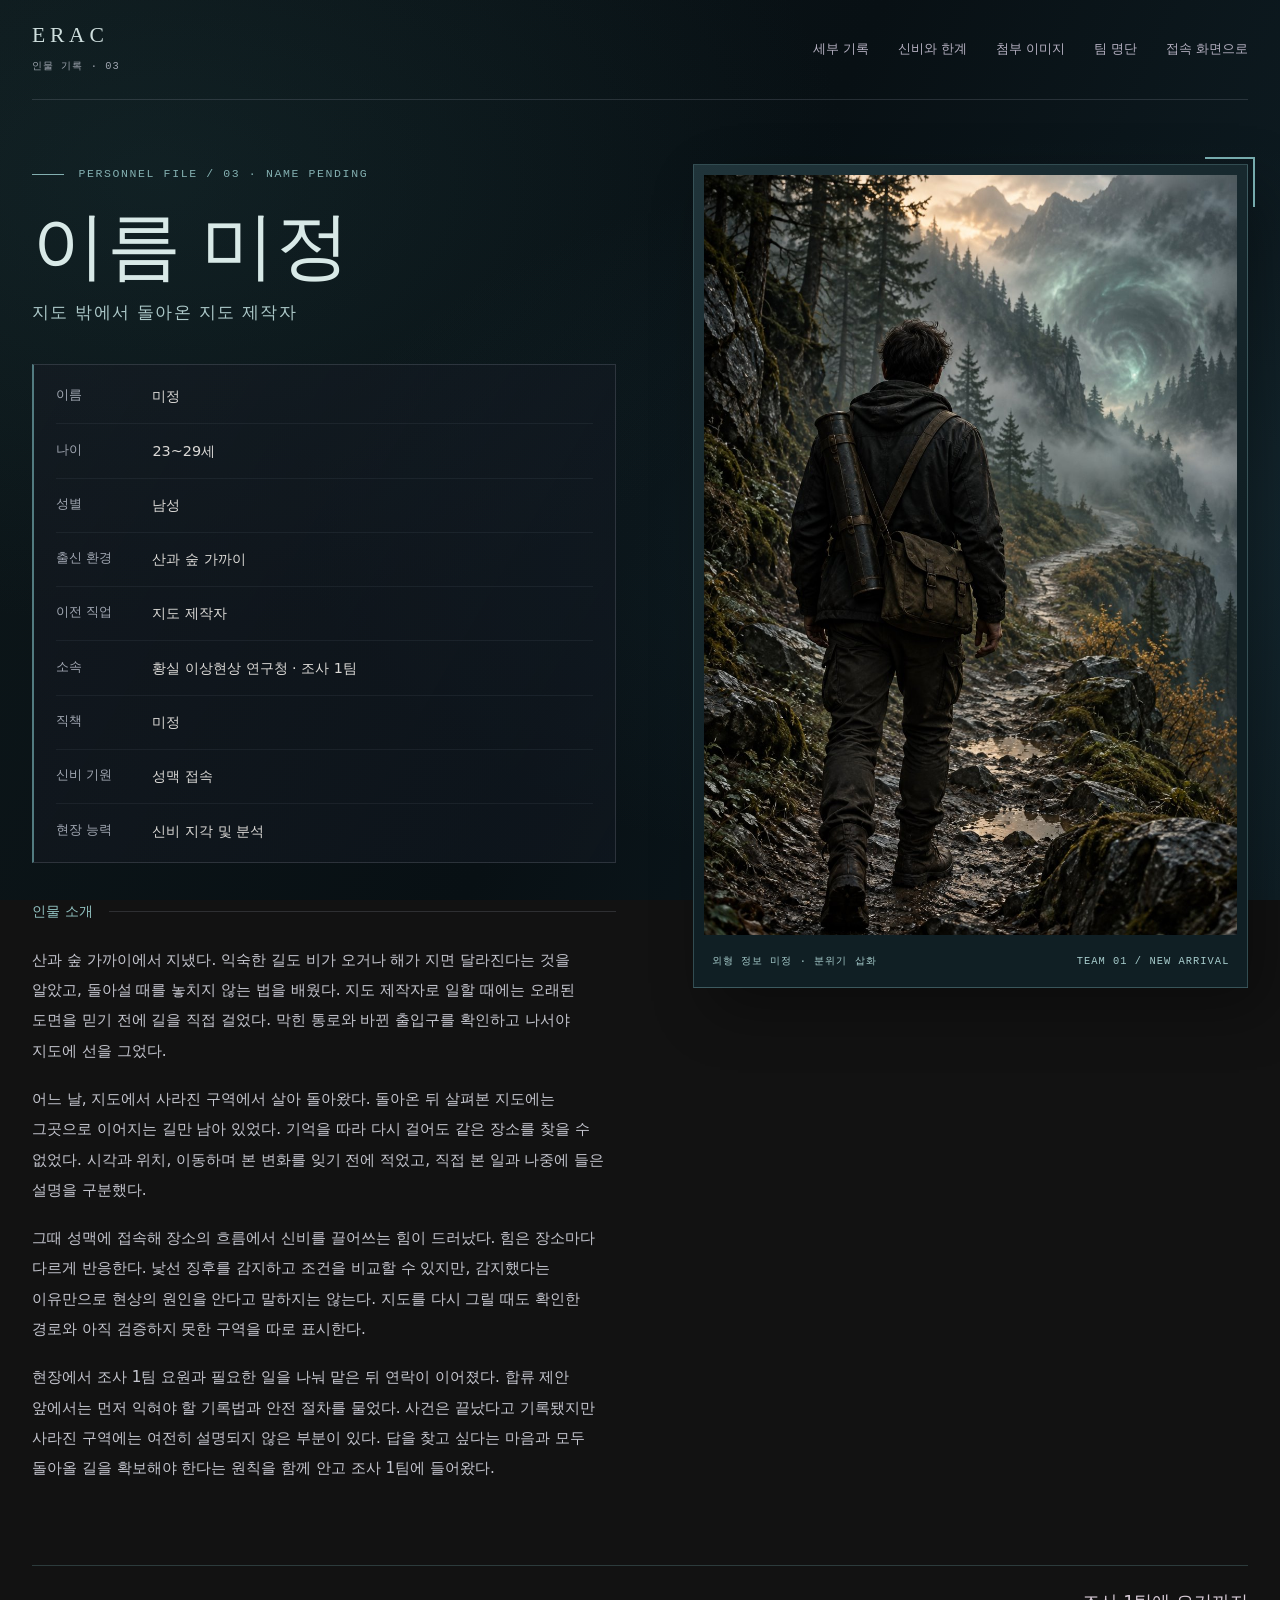
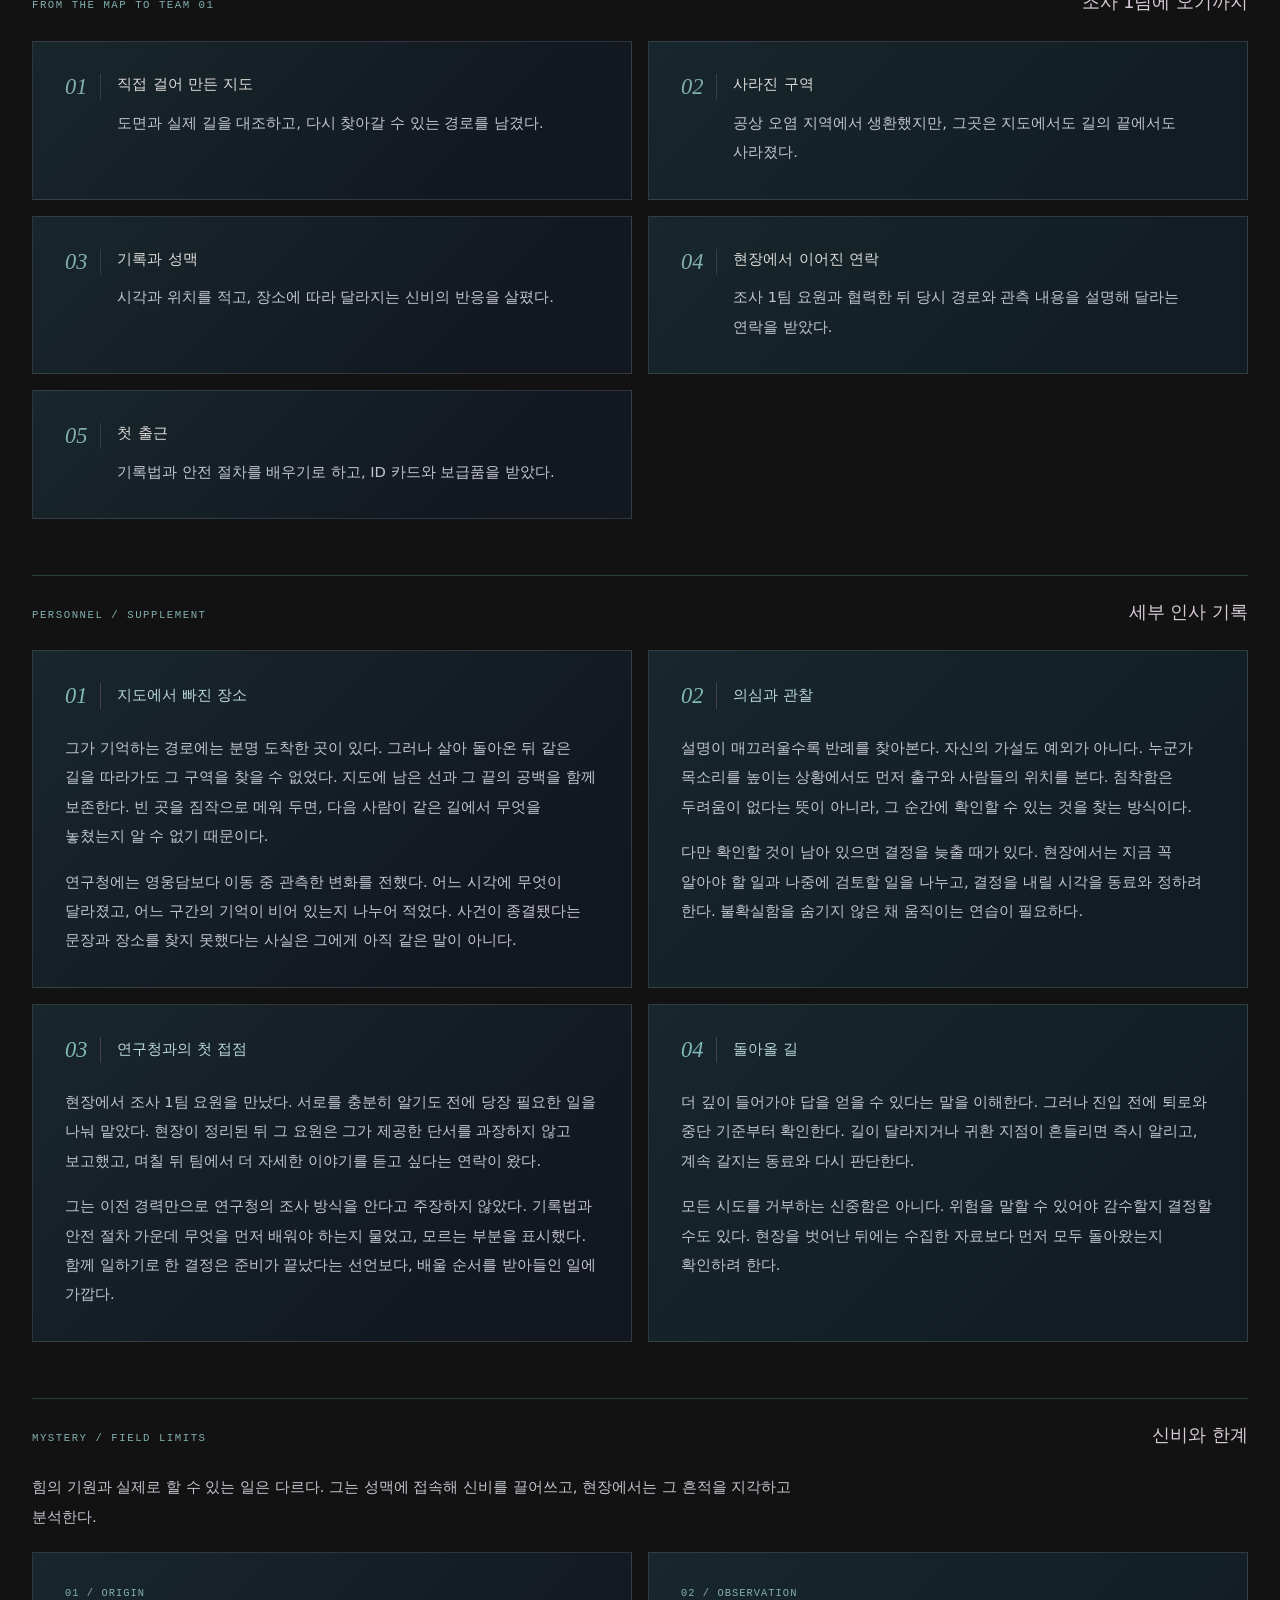
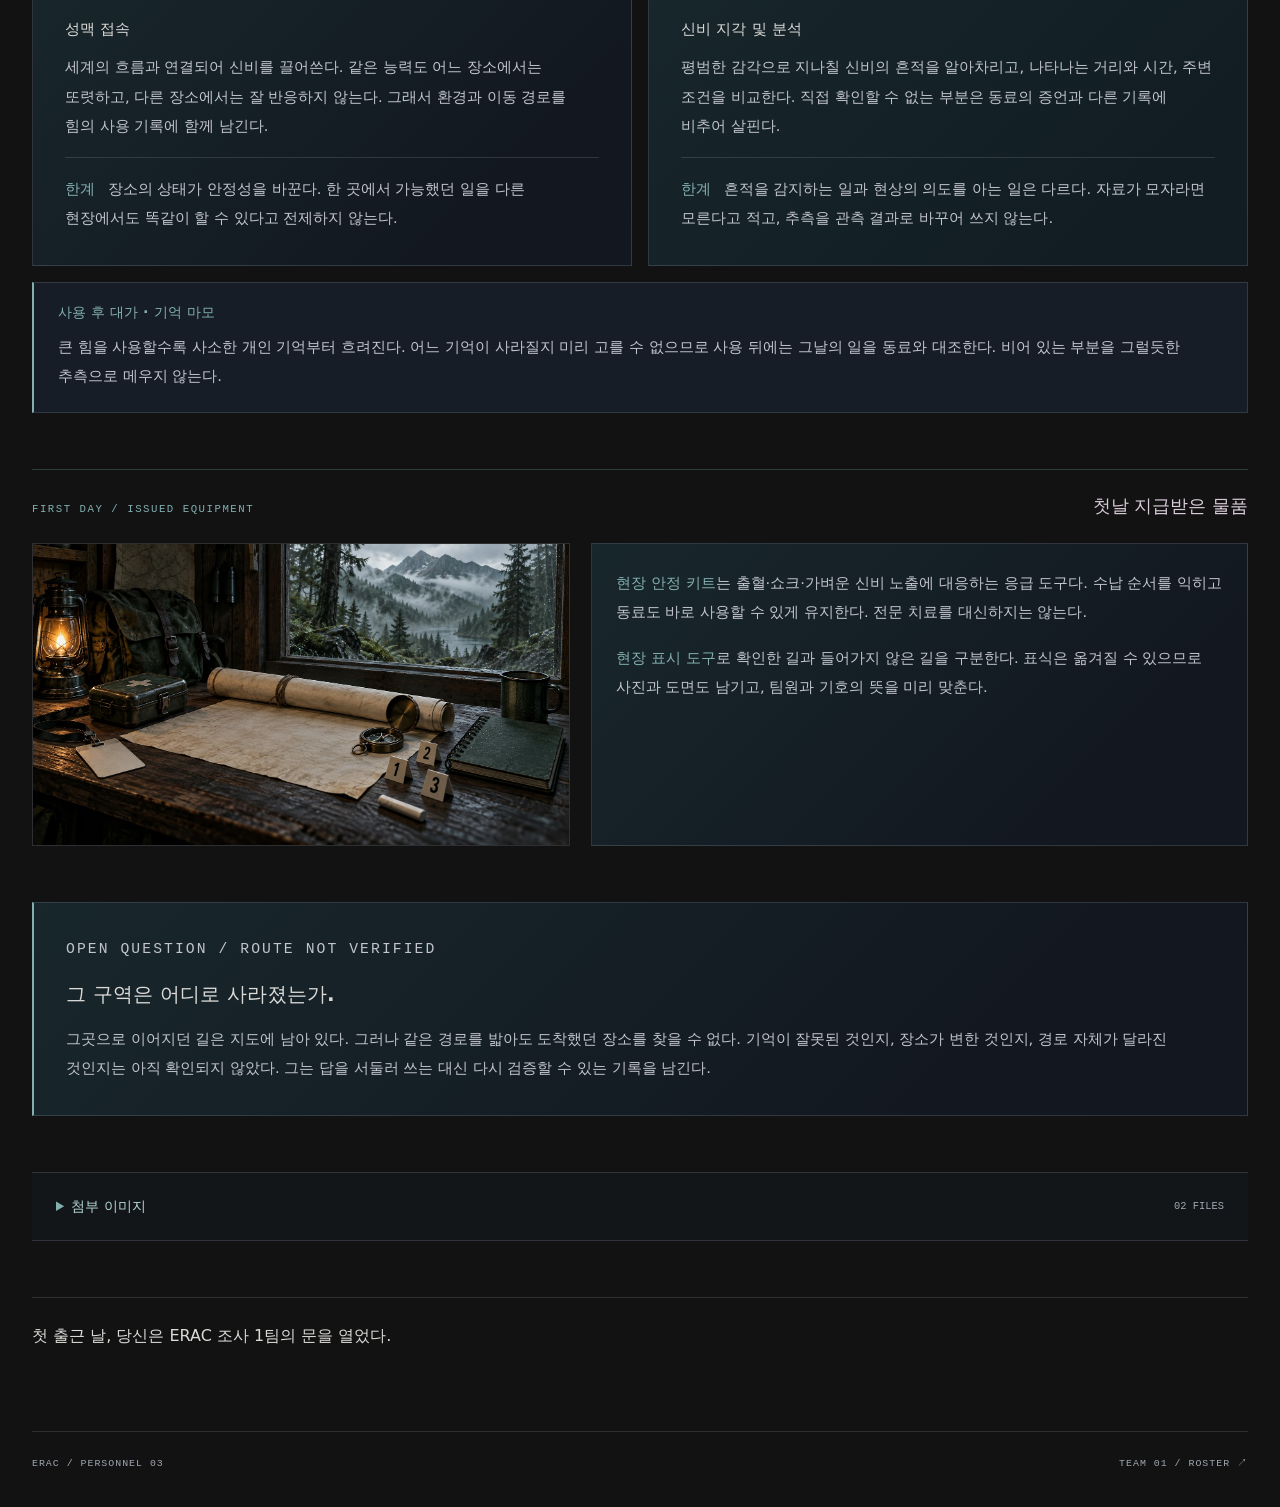
==== commit a4618f83: "Mark profile role as undecided" ====
--- a/profile.html
+++ b/profile.html
@@ -34,7 +34,7 @@
             <div><dt>출신 환경</dt><dd>산과 숲 가까이</dd></div>
             <div><dt>이전 직업</dt><dd>지도 제작자</dd></div>
             <div><dt>소속</dt><dd>황실 이상현상 연구청 · 조사 1팀</dd></div>
-            <div><dt>팀장</dt><dd>라이카</dd></div>
+            <div><dt>직책</dt><dd>미정</dd></div>
             <div><dt>신비 기원</dt><dd>성맥 접속</dd></div>
             <div><dt>현장 능력</dt><dd>신비 지각 및 분석</dd></div>
           </dl>
